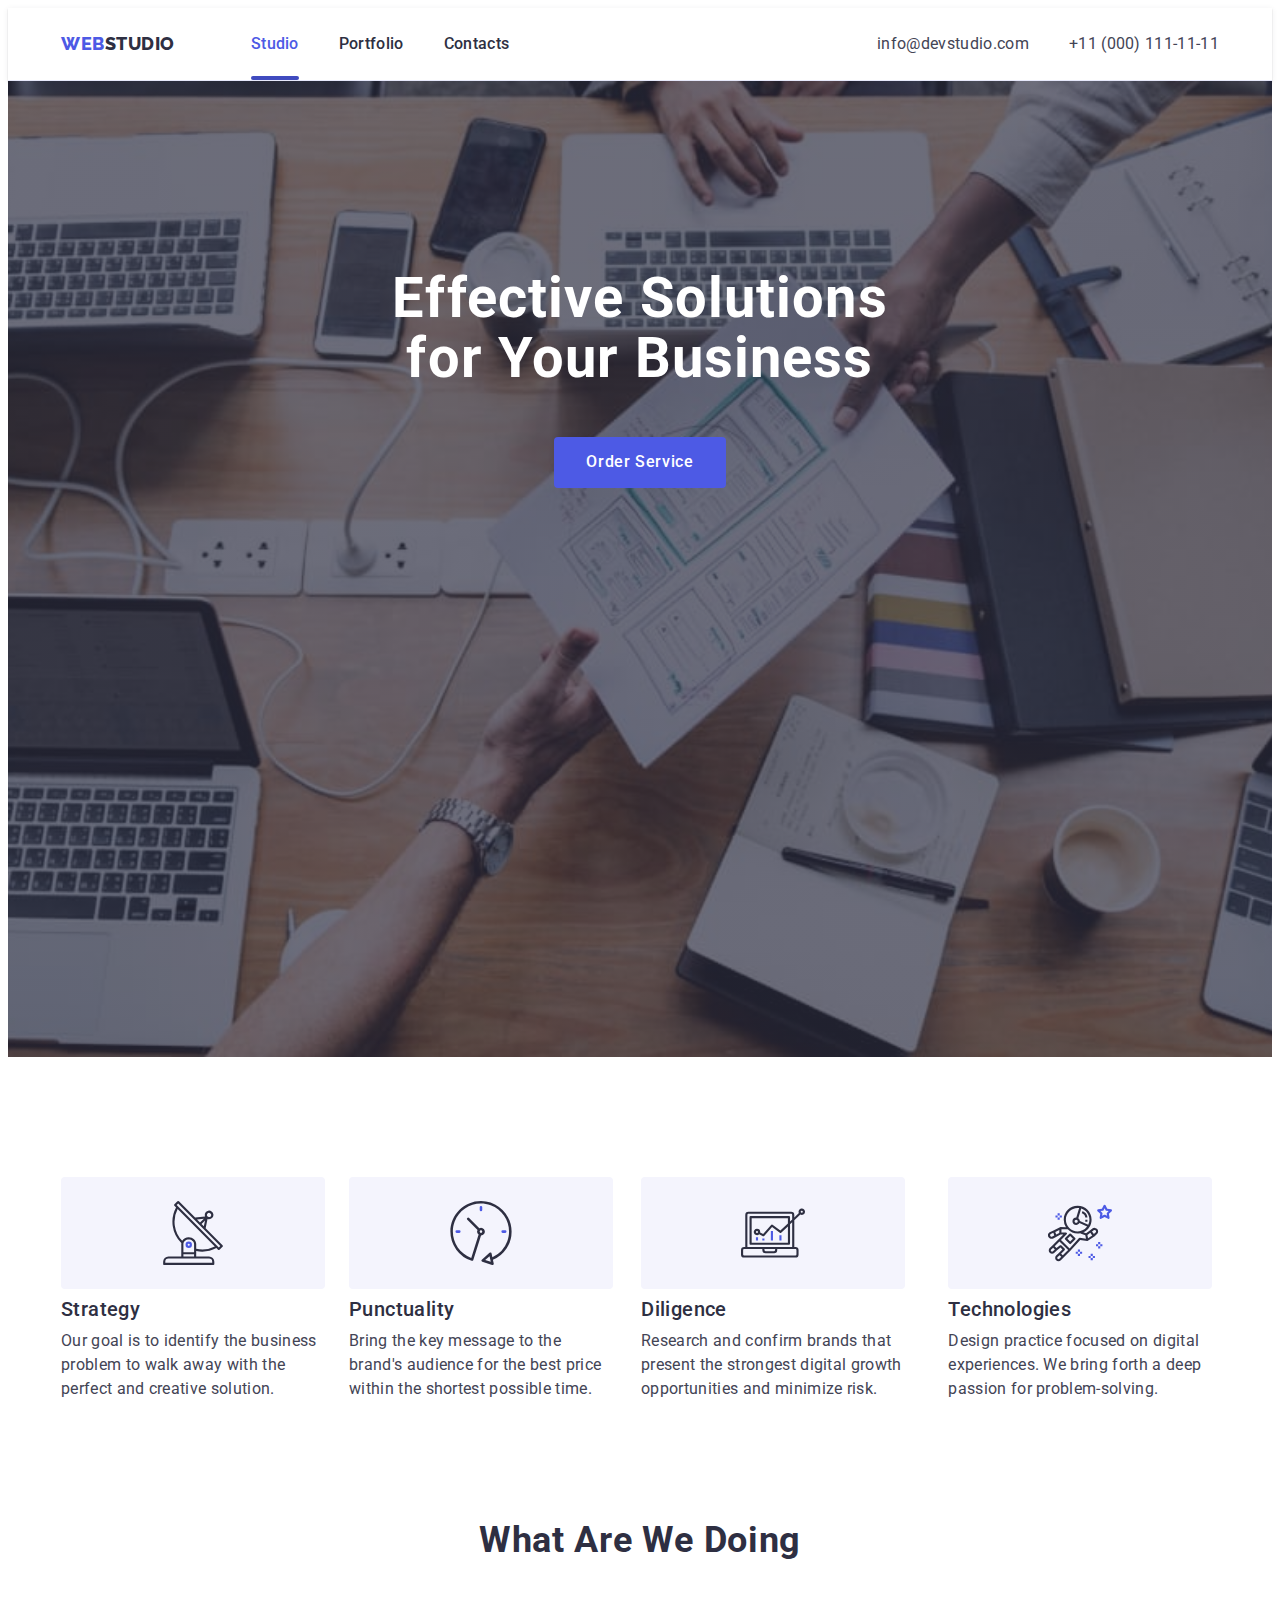
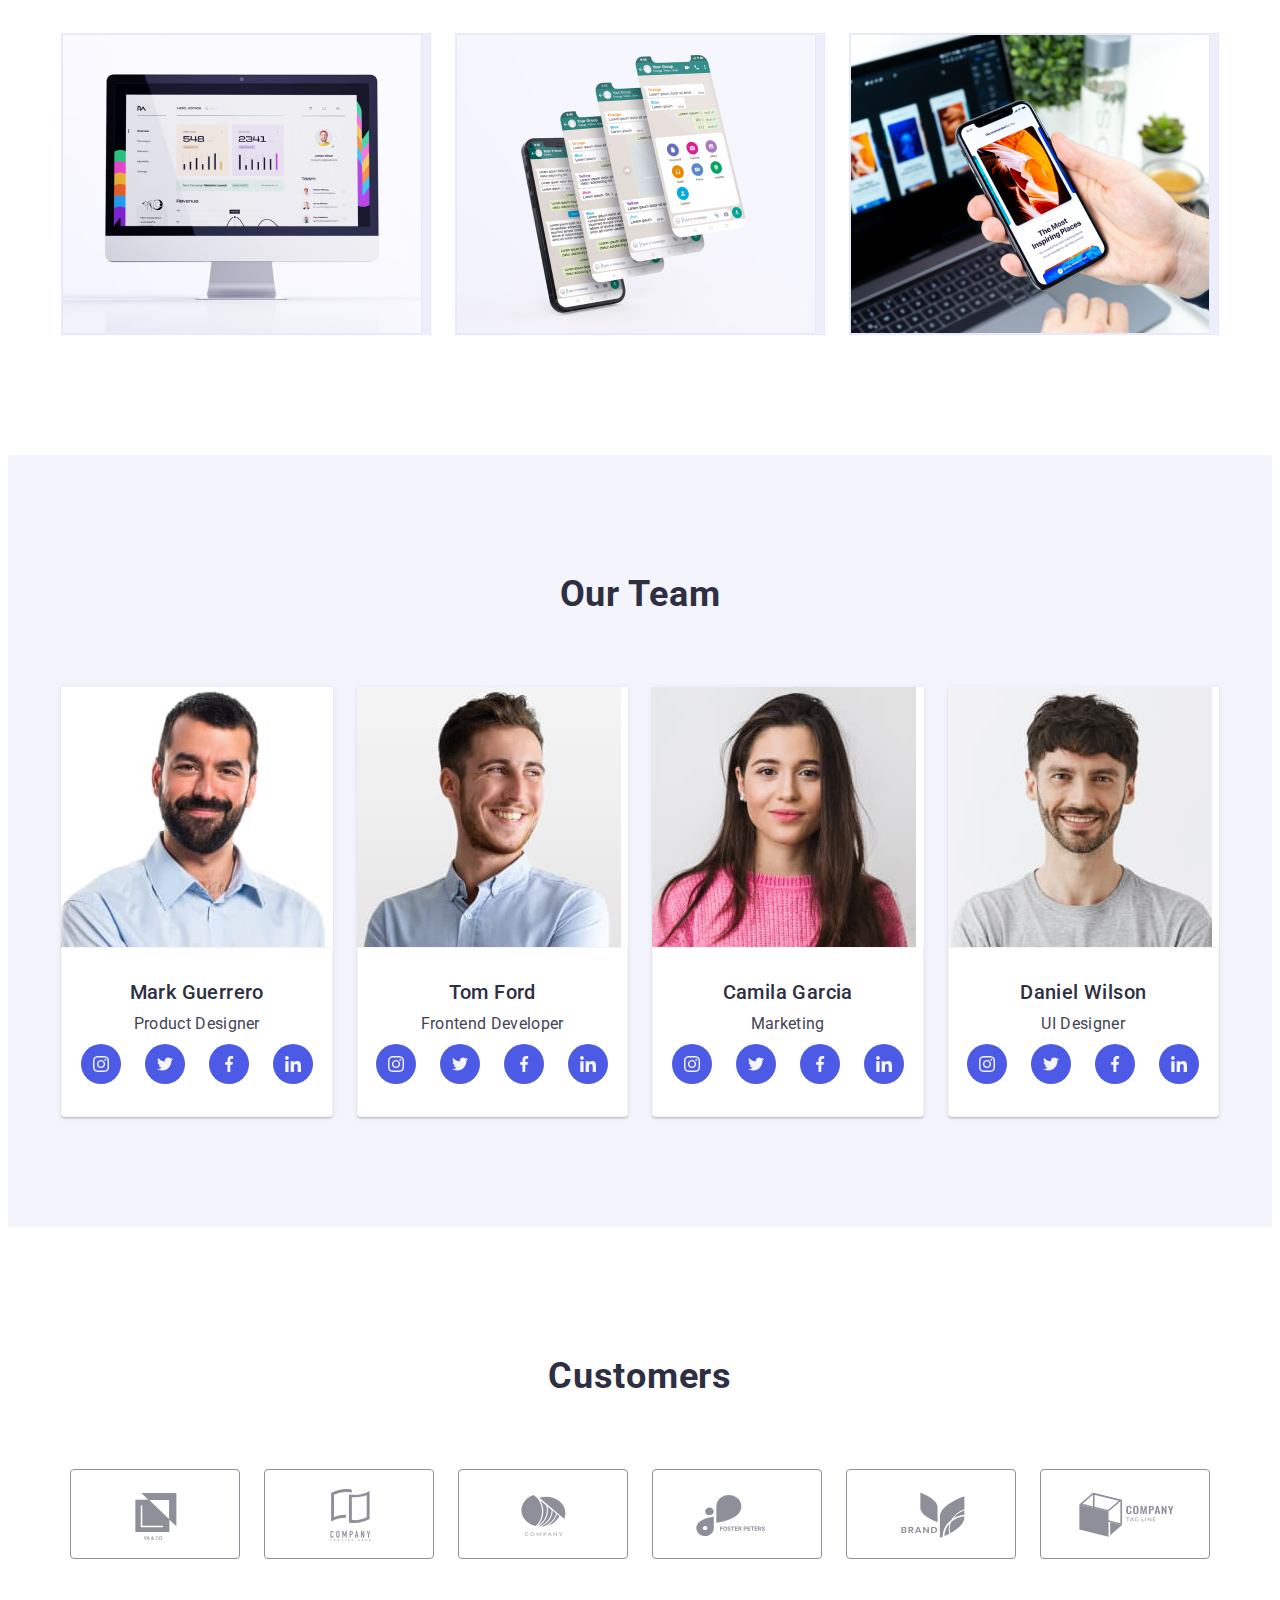
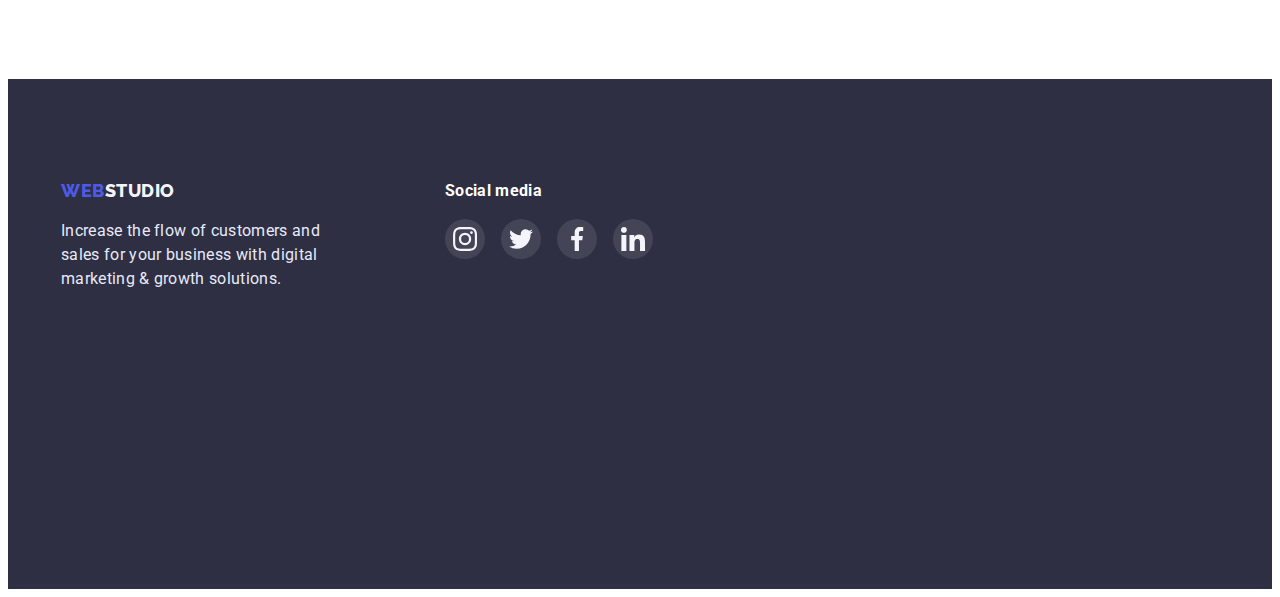
==== index.html @ 96954d51 "created" ====
<!DOCTYPE html>
<html lang="en">
<head>
    <meta charset="UTF-8">
    <meta http-equiv="X-UA-Compatible" content="IE=edge">
    <meta name="viewport" content="width=device-width, initial-scale=1.0">
    <title>Document</title>
    <link rel="preconnect" href="https://fonts.googleapis.com">
    <link rel="preconnect" href="https://fonts.gstatic.com" crossorigin>
    <link href="https://fonts.googleapis.com/css2?family=Raleway:wght@800&family=Roboto:wght@400;500;700;900&display=swap" rel="stylesheet">
    <link rel="stylesheet" href="https://cdnjs.cloudflare.com/ajax/libs/modern-normalize/1.1.0/modern-normalize.min.css" integrity="sha512-wpPYUAdjBVSE4KJnH1VR1HeZfpl1ub8YT/NKx4PuQ5NmX2tKuGu6U/JRp5y+Y8XG2tV+wKQpNHVUX03MfMFn9Q==" crossorigin="anonymous" referrerpolicy="no-referrer">
    <link rel="stylesheet" href="./css/styles.css">
</head>
<body>
    <header class="header">
        <div class="container">
            <nav class="header-navigation">
                <a href="./index.html" class="header-logo" >web<span class="header-span">studio</span></a>
                <ul class="header-list">
                    <li class="header-item list"><a class="header-link current" href="./index.html">Studio</a></li>
                    <li class="header-item list"><a class="header-link" href="./portfolio.html">Portfolio</a></li>
                    <li class="header-item list"><a class="header-link" href="">Contacts</a></li>
                </ul>
               </nav>
                <address>
                   <ul class="address-list list">
                       <li class="address-list-item">
                           <a class="address-anchor link" href="mailto:info@devstudio.com">info@devstudio.com</a>
                       </li>
                       <li class="address-list-item">
                            <a class="address-anchor link" href="tel:+110001111111">+11 (000) 111-11-11</a>
                       </li>
                   </ul>
                </address>
        </div>
     </header>
   <main>
     <section class="bussiness">
        <div class="container">
            <h1 class="bussiness-title">Effective Solutions <br> for Your Business</h1>
            <button data-modal-open class="bussiness-btn btn" type="button">Order Service</button>
        </div>
    </section>
    <section class="offers">
        <div class="container">
            <h2 class="visually-hidden">What we offer</h2>
        <ul class="offers-list">
            <li class="offers-item list">
                <div class="ofc">
                    <svg class="offers-icons">
                        <use href="./images/icons.svg#antenna"></use>
                    </svg>
                </div>
                <h3 class="offers-title title">Strategy</h3>
                <p class="offers-after-title">Our goal is to identify the business problem to walk away with the perfect and creative solution. </p>
            </li>
            <li class="offers-item list">
                <div class="ofc">
                    <svg class="offers-icons">
                        <use href="./images/icons.svg#clock"></use>
                    </svg>
                </div>
                <h3 class="offers-title title">Punctuality</h3>
                <p class="offers-after-title">Bring the key message to the brand's audience for the best price within the shortest possible time.</p>
            </li>
            <li class="offers-item list">
                <div class="ofc">
                    <svg class="offers-icons">
                        <use href="./images/icons.svg#diagram"></use>
                    </svg>
                </div>
                <h3 class="offers-title title">Diligence</h3>
                <p class="offers-after-title">Research and confirm brands that present the strongest digital growth opportunities and minimize risk.</p>
            </li>
            <li class="offers-item list">
                <div class="ofc">
                    <svg class="offers-icons">
                        <use href="./images/icons.svg#astronaut"></use>
                    </svg>
                </div>
                <h3 class="offers-title title">Technologies</h3>
                <p class="offers-after-title">Design practice focused on digital experiences. We bring forth a deep passion for problem-solving.</p>
            </li>
        </ul>
        </div>
    </section>
    <section class="job">
        <div class="container">
            <h2 class="job-title">What Are We Doing</h2>
        <ul class="job-list">
            <li class="job-item list"><img src="./images/rectangle1.jpg" alt="PC running a program" width="360" height="300"></li>
            <li class="job-item list"><img src="./images/rectangle2.jpg" alt="Phone running a program" width="360" height="300"></li>
            <li class="job-item list"><img src="./images/rectangel3.jpg" alt="Laptop and phone with a running programs" width="360" height="300"></li>
        </ul>
        </div>
    </section>
    <section class="team">
        <div class="container">
            <h2 class="team-title">Our Team</h2>
        <ul class="team-list">
            <li class="team-item list"><img src="./images/photo1.jpg" alt="Man" width="264" height="260">
           <div class="container-team">
                <h3 class="team-item-title title">Mark Guerrero</h3>
                <p class="team-after-title">Product Designer</p>
                <ul class="social-list">
                    <li class="social-item list">
                        <a href="" class="social-link">
                            <svg class="social-icons">
                                <use href="./images/icons.svg#instagram"></use>
                            </svg>
                        </a>
                    </li>
                    <li class="social-item list">
                        <a href="" class="social-link">
                            <svg class="social-icons">
                                <use href="./images/icons.svg#twitter"></use>
                            </svg>
                        </a>
                    </li>
                    <li class="social-item list">
                        <a href="" class="social-link">
                            <svg class="social-icons">
                                <use href="./images/icons.svg#facebook"></use>
                            </svg>
                        </a>
                    </li>
                    <li class="social-item list">
                        <a href="" class="social-link">
                            <svg class="social-icons">
                                <use href="./images/icons.svg#linkedin"></use>
                            </svg>
                        </a>
                    </li>
                </ul>
           </div>
            </li>
            <li class="team-item list"><img src="./images/photo2.jpg" alt="Man" width="264" height="260">
            <div class="container-team">
                <h3 class="team-item-title title">Tom Ford</h3>
                <p class="team-after-title">Frontend Developer</p>
                <ul class="social-list">
                    <li class="social-item list">
                        <a href="" class="social-link">
                            <svg class="social-icons">
                                <use href="./images/icons.svg#instagram"></use>
                            </svg>
                        </a>
                    </li>
                    <li class="social-item list">
                        <a href="" class="social-link">
                            <svg class="social-icons">
                                <use href="./images/icons.svg#twitter"></use>
                            </svg>
                        </a>
                    </li>
                    <li class="social-item list">
                        <a href="" class="social-link">
                            <svg class="social-icons">
                                <use href="./images/icons.svg#facebook"></use>
                            </svg>
                        </a>
                    </li>
                    <li class="social-item list">
                        <a href="" class="social-link">
                            <svg class="social-icons">
                                <use href="./images/icons.svg#linkedin"></use>
                            </svg>
                        </a>
                    </li>
                </ul>
            </div>
            </li>
            <li class="team-item list"><img src="./images/photo3.jpg" alt="Women" width="264" height="260">
            <div class="container-team">
                <h3 class="team-item-title title">Camila Garcia</h3>
                <p class="team-after-title">Marketing</p>
                <ul class="social-list">
                    <li class="social-item list">
                        <a href="" class="social-link">
                            <svg class="social-icons">
                                <use href="./images/icons.svg#instagram"></use>
                            </svg>
                        </a>
                    </li>
                    <li class="social-item list">
                        <a href="" class="social-link">
                            <svg class="social-icons">
                                <use href="./images/icons.svg#twitter"></use>
                            </svg>
                        </a>
                    </li>
                    <li class="social-item list">
                        <a href="" class="social-link">
                            <svg class="social-icons">
                                <use href="./images/icons.svg#facebook"></use>
                            </svg>
                        </a>
                    </li>
                    <li class="social-item list">
                        <a href="" class="social-link">
                            <svg class="social-icons">
                                <use href="./images/icons.svg#linkedin"></use>
                            </svg>
                        </a>
                    </li>
                </ul>
            </div>
            </li>
            <li class="team-item list"><img src="./images/photo4.jpg" alt="Man" width="264" height="260">
            <div class="container-team">
                <h3 class="team-item-title title">Daniel Wilson</h3>
                <p class="team-after-title">UI Designer</p>
                <ul class="social-list">
                    <li class="social-item list">
                        <a href="" class="social-link">
                            <svg class="social-icons">
                                <use href="./images/icons.svg#instagram"></use>
                            </svg>
                        </a>
                    </li>
                    <li class="social-item list">
                        <a href="" class="social-link">
                            <svg class="social-icons">
                                <use href="./images/icons.svg#twitter"></use>
                            </svg>
                        </a>
                    </li>
                    <li class="social-item list">
                        <a href="" class="social-link">
                            <svg class="social-icons">
                                <use href="./images/icons.svg#facebook"></use>
                            </svg>
                        </a>
                    </li>
                    <li class="social-item list">
                        <a href="" class="social-link">
                            <svg class="social-icons">
                                <use href="./images/icons.svg#linkedin"></use>
                            </svg>
                        </a>
                    </li>
                </ul>
            </div>
            </li>
        </ul>
        </div>
    </section>
    <section class="customers">
        <div class="container">
            <h2 class="customers-title">Customers</h2>
            <ul class="customers-list">
                <li class="customers-item list">
                    <a href="" class="customers-link">
                        <svg class="customers-icons">
                            <use href="./images/icons.svg#yaco"></use>
                        </svg>
                    </a>
                </li>
                <li class="customers-item list">
                    <a href="" class="customers-link">
                        <svg class="customers-icons">
                            <use href="./images/icons.svg#windows"></use>
                        </svg>
                    </a>
                </li>
                <li class="customers-item list">
                    <a href="" class="customers-link">
                        <svg class="customers-icons">
                            <use href="./images/icons.svg#company"></use>
                        </svg>
                    </a>
                </li>
                <li class="customers-item list">
                    <a href="" class="customers-link">
                        <svg class="customers-icons">
                            <use href="./images/icons.svg#foster"></use>
                        </svg>
                    </a>
                </li>
                <li class="customers-item list">
                    <a href="" class="customers-link">
                        <svg class="customers-icons">
                            <use href="./images/icons.svg#brand"></use>
                        </svg>
                    </a>
                </li>
                <li class="customers-item list">
                    <a href="" class="customers-link">
                        <svg class="customers-icons">
                            <use href="./images/icons.svg#tag"></use>
                        </svg>
                    </a>
                </li>
            </ul>
        </div>
    </section>
   </main>
   <footer class="footer">
    <div class="footer-container container">
        <div>
            <a href="./index.html" class="footer-logo" >web<span class="footer-span">studio</span></a>
            <p class="footer-title">Increase the flow of customers and sales for your business with digital marketing & growth solutions.</p>
        </div>
        <div>
            <h2 class="footer-after-title">Social media</h2>
            <ul class="footer-list list">
                <li class="footer-item">
                   <a href="" class="footer-link">
                        <svg class="footer-icons">
                            <use href="./images/icons.svg#instagram"></use>
                        </svg>
                   </a>
                </li>
                <li class="footer-item">
                    <a href="" class="footer-link">
                        <svg class="footer-icons">
                            <use href="./images/icons.svg#twitter"></use>
                        </svg>
                    </a>
                </li>
                <li class="footer-item">
                    <a href="" class="footer-link">
                        <svg class="footer-icons">
                            <use href="./images/icons.svg#facebook"></use>
                        </svg>
                    </a>
                </li>
                <li class="footer-item">
                    <a href="" class="footer-link">
                        <svg class="footer-icons">
                            <use href="./images/icons.svg#linkedin"></use>
                        </svg>
                    </a>
                </li>
            </ul>
        </div>
    </div>
</footer>
<div data-modal class="backdrop is-hidden">
    <div class="modal">
        <button data-modal-close class="close-btn btn">
            <svg class="close-icon">
                <use href="./images/icons.svg#close"></use>
            </svg>
        </button>
    </div>
</div>
<script src="./js/modal.js"></script>
</body>
</html>
---- css/styles.css ----
:root {
    --background-color: #2E2F42;
    --primary-text-color: #434455;
    --title-color: #2E2F42;
    --primary-white-color: #F4F4FD;
    --box-shadow-team: 0px 1px 6px rgba(46, 47, 66, 0.08), 0px 1px 1px rgba(46, 47, 66, 0.16), 0px 2px 1px rgba(46, 47, 66, 0.08);
    --box-shadow-portfolio: 0px 1px 6px rgba(46, 47, 66, 0.08);
    --timing-function: 250ms cubic-bezier(0.4, 0, 0.2, 1);
}
body{
    font-family: 'Roboto', sans-serif;
    color: var(--primary-text-color);
} 
img{
    display: block;
}
p,
h1,
h2,
h3,
h4,
h5,
h6 {
margin: 0;
}
ul {
    margin: 0;
    padding-left: 0;
}
.link{ 
    text-decoration: none;
    color: var(--primary-text-color);
}
.list {
    list-style: none;
}
.title{
    font-weight: 500;
    font-size: 20px;
    line-height: 1.2;
    letter-spacing: 0.02em;
    color: var(--title-color);
}
.btn{
font-family: inherit;
font-weight: 500;
font-size: 16px;
line-height: 1.18;
display: inline-block;
justify-content: center;
align-items: center;
letter-spacing: 0.04em;
cursor: pointer;
transition: color var(--timing-function), 
background-color var(--timing-function), 
border-color var(--timing-function), 
box-shadow var(--timing-function);
}
.container{
    width: 1158px;
    padding-left: 15px;
    padding-right: 15px;
    margin: 0 auto;
}
.visually-hidden {
    position: absolute;
    width: 1px;
    height: 1px;
    margin: -1px;
    border: 0;
    padding: 0;
    
    white-space: nowrap;
    clip-path: inset(100%);
    clip: rect(0 0 0 0);
    overflow: hidden;
  }
.header {
    padding-top: 24px;
    padding-bottom: 24px;
    background: #FFFFFF;
    border-bottom: 1px solid #E7E9FC;
    box-shadow: 0px 2px 1px rgba(46, 47, 66, 0.08),
    0px 1px 1px rgba(46, 47, 66, 0.16),
    0px 1px 6px rgba(46, 47, 66, 0.08);
    margin: auto;
}



/* --------Site nav-------- */


.header > .container{
    display: flex;
    align-self: center;
}
.header-navigation {
    display: flex;
    align-items: center;
    margin-right: auto;
}
.header-logo {
font-family: 'Raleway', sans-serif;
font-weight: 800;
font-size: 18px;
line-height: 1.33;
display: flex;
align-items: center;
letter-spacing: 0.03em;
text-transform: uppercase;
color: #4D5AE5;
text-decoration: none;
margin-right: 76px;
}
.header-span {
color: var(--title-color);
}
.header-list {
    display: flex;
}
.header-item:not(:last-child){
    margin-right: 40px

}
.header-link {
    position: relative;
    padding: 27px 0;
    font-weight: 500;
    font-size: 16px;
    line-height: 1.5;
    letter-spacing: 0.02em;
    color: #2E2F42;
    text-decoration: none;
    transition: color var(--timing-function);
}
.header-link.current{
    color: #4D5AE5;
}
.header-link:hover,
.header-link:focus {
color: #4D5AE5;
}

.header-link.current::after{
    content: '';
    position: absolute;
    left: 0;
    bottom: 0;
    width: 100%;
    height: 4px;
    background-color: #404BBF;
    border-radius: 2px;
    transform: scalex(1);
    transition: transform var(--timing-function);
}
.header-link::after{
    content: '';
    position: absolute;
    left: 0;
    bottom: 0;
    width: 100%;
    height: 4px;
    background-color: #404BBF;
    border-radius: 2px;
    transform: scalex(0);
    transition: transform var(--timing-function);
}
.header-link:hover::after,
.header-link:focus::after{
    transform: scaleX(1)
}

/* --------Contacts-------- */


.contacts {
    width: 14px;
    height: 14px;
}
.address-list {
display: flex;
}
.address-anchor {
font-style: normal;
font-size: 16px;
line-height: 1.5;
letter-spacing: 0.02em;
color: var(--primary-text-color);
transition: color var(--timing-function);
}
.address-list-item:not(:last-child){
    margin-right: 40px;
}
.address-anchor:hover,
.address-anchor:focus {
color: #4D5AE5;
}



/* --------Effective solutions-------- */


.bussiness {
    height: 600px;
    max-width: 1440px;
    margin: auto;
    padding-top: 188px;
    padding-bottom: 188px;
    background-color: var(--background-color);
    background-image: linear-gradient(
        rgba(46, 47, 66, 0.7),
        rgba(46, 47, 66, 0.7)
        ),  
        url(../images/people-office.jpg);
    background-repeat: no-repeat;
    background-position: center;
    background-size: cover;
}
.bussiness-title {
font-size: 56px;
line-height: 1.07;
text-align: center;
letter-spacing: 0.02em;
color: #FFFFFF;
margin-bottom: 48px;
}
.bussiness-btn {
padding: 16px 32px;
border: 0;
border-radius: 4px;
color: #FFFFFF;
background-color: #4D5AE5;
display: block;
margin: 0 auto;
}
.bussiness-btn:hover,
.bussiness-btn:focus {
    color: #FFFFFF;
    background-color: #404BBF;
    box-shadow: 0px 3px 1px rgba(0, 0, 0, 0.1), 
    0px 2px 1px rgba(0, 0, 0, 0.08), 
    0px 2px 2px rgba(0, 0, 0, 0.12);
}


/* --------What we offer-------- */


.offers {
    padding-top: 120px;
}
.offers-list {
    display: flex;
    gap: 24px;
}
.offers-item {
    min-width: 264px;
}
.ofc{
    width: 264px;
    height: 112px;
    background: #F4F4FD;
    border-radius: 4px;
    background-size: 64px;
    display: flex;
    justify-content: center;
    align-items: center;
}
.offers-icons{
    width: 64px;
    height: 64px;
}
.offers-title {
    margin-top: 8px;
    margin-bottom: 8px;
}
.offers-after-title {
font-size: 16px;
line-height: 1.5;
letter-spacing: 0.02em;
color: var(--primary-text-color);
}


/* --------What are we doing-------- */


.job {
    padding-top: 120px;
    padding-bottom: 120px;
}
.job-title {
font-size: 36px;
line-height: 1.11;
text-align: center;
letter-spacing: 0.02em;
text-transform: capitalize;
color: var(--title-color);
margin-bottom: 72px;
}
.job-list {
    display: flex;
    gap: 24px;
}
.job-item {
    width: calc((100% - 48px) / 3);
    background: linear-gradient(0deg, rgba(77, 90, 229, 0.1),
     rgba(77, 90, 229, 0.1));
    background-blend-mode: soft-light, normal;
    border: 1px solid #E7E9FC;
}


/* --------Our team-------- */


.team {
    padding-top: 120px;
    padding-bottom: 110px;
    background: #F4F4FD;
    margin: auto;
}
.team-title {
font-size: 36px;
line-height: 1.11;
text-align: center;
letter-spacing: 0.02em;
text-transform: capitalize;
color: var(--title-color);
margin-bottom: 72px;
}
.team-list {
    display: flex;
    flex-wrap: wrap;
    gap: 24px;
}
.container-team{
    padding: 32px 0;
    border:0.5px solid #f4f4f4;
    border-radius: 0px 0px 4px 4px;
}
.team-item {
    width: calc((100% - 72px) / 4);
    background: #FFFFFF;
    text-align: center;
    box-shadow: var(--box-shadow-team);
    border-radius: 0px 0px 4px 4px;
}
.team-item-title {
margin-bottom: 8px;
}
.team-after-title {
font-size: 16px;
line-height: 1.5;
letter-spacing: 0.02em;
color: var(--primary-text-color);
margin-bottom: 8px;
}
.social-list {
display: flex;
flex-wrap: wrap;
gap: 24px;
justify-content: center;    
}
.social-item{
}
.social-link {
    display: flex;
    width: 40px;
    height: 40px;
    border: none;
    border-radius: 50%;
    background-color: #4d5ae5;
    transition: background-color var(--timing-function);
}
.social-link:hover,
.social-link:focus{
    background-color: #404BBF;
}
.social-icons {
    width: 16px;
    height: 16px;
    margin: 12px 12px;
    fill:  var(--primary-white-color);
}


/* --------Customers--------- */


.customers {
    padding-top: 130px;
    padding-bottom: 120px;
}
.customers-title {
    font-size: 36px;
    line-height: 1.11;
    text-align: center;
    letter-spacing: 0.02em;
    text-transform: capitalize;
    color: var(--title-color);
    margin-bottom: 72px;
}
.customers-list {
    display: flex;
    flex-wrap: wrap;
    gap: 24px;
    justify-content: center;
}
.customers-item {
}
.customers-link{
    display: flex;
    width: 168px;
    height: 88px;
    border: 1px solid #8E8F99;
    border-radius: 4px;
    justify-content: center;
    align-items: center;
}
.customers-icons {
    width: 104px;
    height: 56px;
    fill:  #8E8F99;
    transition: fill var(--timing-function);
}
.customers-link:hover,
.customers-link:focus{
    border-color: #404BBF;
}
.customers-link:hover .customers-icons,
.customers-link:focus .customers-icons{
    fill: #404BBF;
}



/* --------PORTFOLIO-------- */


.portfolio {
    padding-top: 96px;
    padding-bottom: 120px;
}
.portfolio-list-btn {
    margin-bottom: 72px;
    display: flex;
    flex-wrap: wrap;
    gap: 24px;
    justify-content: center;
}
.portfolio-item-btn{
}
.portfolio-btn {
    padding: 12px 24px;
    color: #4D5AE5;
    background-color: #F4F4FD;
    border: 1px solid #E7E9FC;
    border-radius: 4px;
}
.portfolio-btn:hover,
.portfolio-btn:focus {
    color: #FFFFFF;
    background-color: #404BBF;
    box-shadow: 0px 3px 1px rgba(0, 0, 0, 0.1), 
    0px 2px 1px rgba(0, 0, 0, 0.08), 
    0px 2px 2px rgba(0, 0, 0, 0.12);
    border: 1px solid #404bbf;
}
.portfolio-list {
    display: flex;
    flex-wrap: wrap;
    column-gap: 24px;
    row-gap: 48px;
    align-items: flex-start;
}
.portfolio-item {
    width: calc((100% - 48px) / 3);
    background: #FFFFFF;
}
.portfolio-overlay{
    top: 0;
    left: 0;
    width: 100%;
    height: 100%;
    position: absolute;
    background-color: #4d5ae5;
    transform: translatey(100%);
    transition: transform var(--timing-function);
}
.portfolio-link:hover .portfolio-overlay{
    transform: translate(0);
}
.portfolio-link:focus .portfolio-overlay{
    transform: translatey(0);
}
.portfolio-link{
    display: block;
    transition: box-shadow var(--timing-function);
}
.container-portfolio {
    padding: 32px 0 32px 16px;
    border-left: 0.5px solid #f4f4f4;
    border-right:  0.5px solid #f4f4f4;
    border-bottom:  0.5px solid #f4f4f4;
    box-shadow: var(--box-shadow-portfolio);
}
.container-rofl{
}
.portfolio-link:hover,
.portfolio-link:focus{
    box-shadow: 0px 1px 6px rgba(46, 47, 66, 0.08), 
    0px 1px 1px rgba(46, 47, 66, 0.16), 
    0px 2px 1px rgba(46, 47, 66, 0.08);
}
.portfolio-img{
    position: relative;
    overflow: hidden;
}
.portfolio-text{
    position: absolute;
    top: 40px;
    left: 32px;
    font-style: normal;
    max-width: 296px;
    font-weight: 400;
    font-size: 16px;
    line-height: 1.5;
    letter-spacing: 0.02em;
    color: #F4F4FD;
}
.portfolio-title {
    margin-bottom: 8px;
}
.portfolio-after-title {
}


/* --------footer-------- */


.footer {
    background-color: var(--background-color);
    padding-top: 100px;
    padding-bottom: 100px;
    height: 310px;
    margin: auto;
    background-repeat: no-repeat;
    background-position: center;
    background-size: cover;
}
.footer-container{
    display: flex;
    gap: 120px;
}
.footer-logo {
font-family: 'Raleway', sans-serif;
font-weight: 800;
font-size: 18px;
line-height: 1.33;
display: flex;
align-items: center;
letter-spacing: 0.03em;
text-transform: uppercase;
color: #4D5AE5;
text-decoration: none;
margin-bottom: 16px;
}
.footer-span{
color: #F4F4FD; 
}
.footer-title {
max-width: 264px;
font-size: 16px;
line-height: 1.5;
letter-spacing: 0.02em;
color: #E7E9FC;
}
.footer-after-title{
font-size: 16px;
line-height: 1.5;
letter-spacing: 0.02em;
color: #FFFFFF;
margin-bottom: 16px;
}
.footer-list {
    display: flex;
    flex-wrap: wrap;
    gap: 16px;
    justify-content: center;
}
.footer-item {
}
.footer-link{
    display: flex;
    width: 40px;
    height: 40px;
    background: rgba(255, 255, 255, 0.1);
    border-radius: 50%;
    transition: background-color var(--timing-function);
}
.footer-link:hover,
.footer-link:focus{
    background-color: #31D0AA;
}
.footer-icons {
    width: 24px;
    height: 24px;
    margin: 8px;
    fill: var(--primary-white-color);
}


/* -------------Modal window------------- */


.backdrop{
    position: fixed;
    top: 0;
    left: 0;
    width: 100%;
    height: 100%;
    background: rgba(46, 47, 66, 0.4);
    transition: opacity var(--timing-function),
    visibility var(--timing-function); 
}
.backdrop.is-hidden{
    opacity: 0;
    pointer-events: none;
}
.modal{
    position: absolute;
    top: 50%;
    left: 50%;
    transform: translate(-50%, -50%) scale(1);
    transition: transform var(--timing-function);

    min-width: 408px;
    min-height: 576px;
    background: #FCFCFC;
    box-shadow: 0px 1px 1px rgba(0, 0, 0, 0.14), 0px 1px 3px rgba(0, 0, 0, 0.12), 0px 2px 1px rgba(0, 0, 0, 0.2);
    border-radius: 4px;
}
.backdrop.is-hidden .modal{
    transform: translate(-50%, -50%) scale(0.9); 
}
.close-btn{
    position: absolute;
    top: 24px;
    right: 24px;
    display: flex;
    width: 24px;
    height: 24px;
    border-radius: 50%;
    background: #E7E9FC;
    border: 1px solid rgba(0, 0, 0, 0.1);
}
.close-btn:hover,
.close-btn:focus{
    background-color: #404bbf;
}
.close-btn:hover,
.close-btn:focus .close-icon{
    fill: var(--primary-white-color);
}
.close-icon{
    width: 8px;
    height: 8px;
}
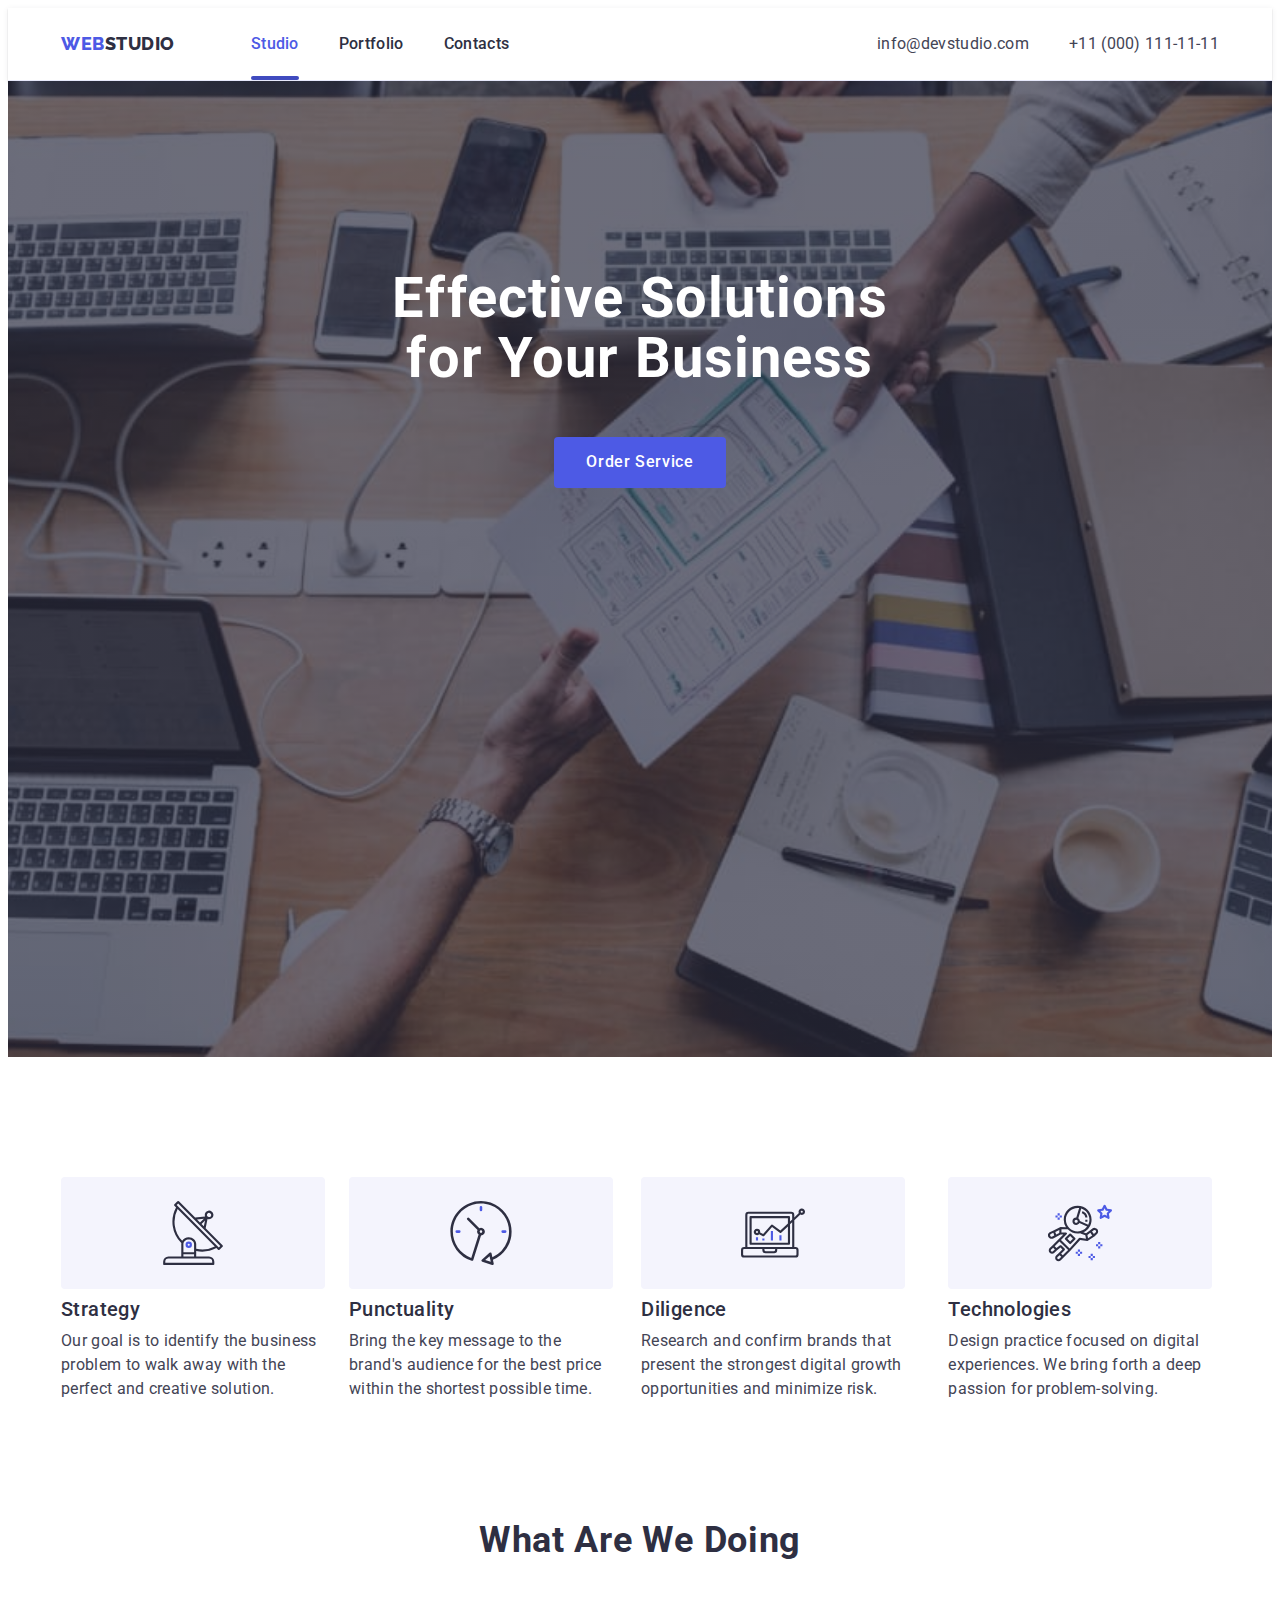
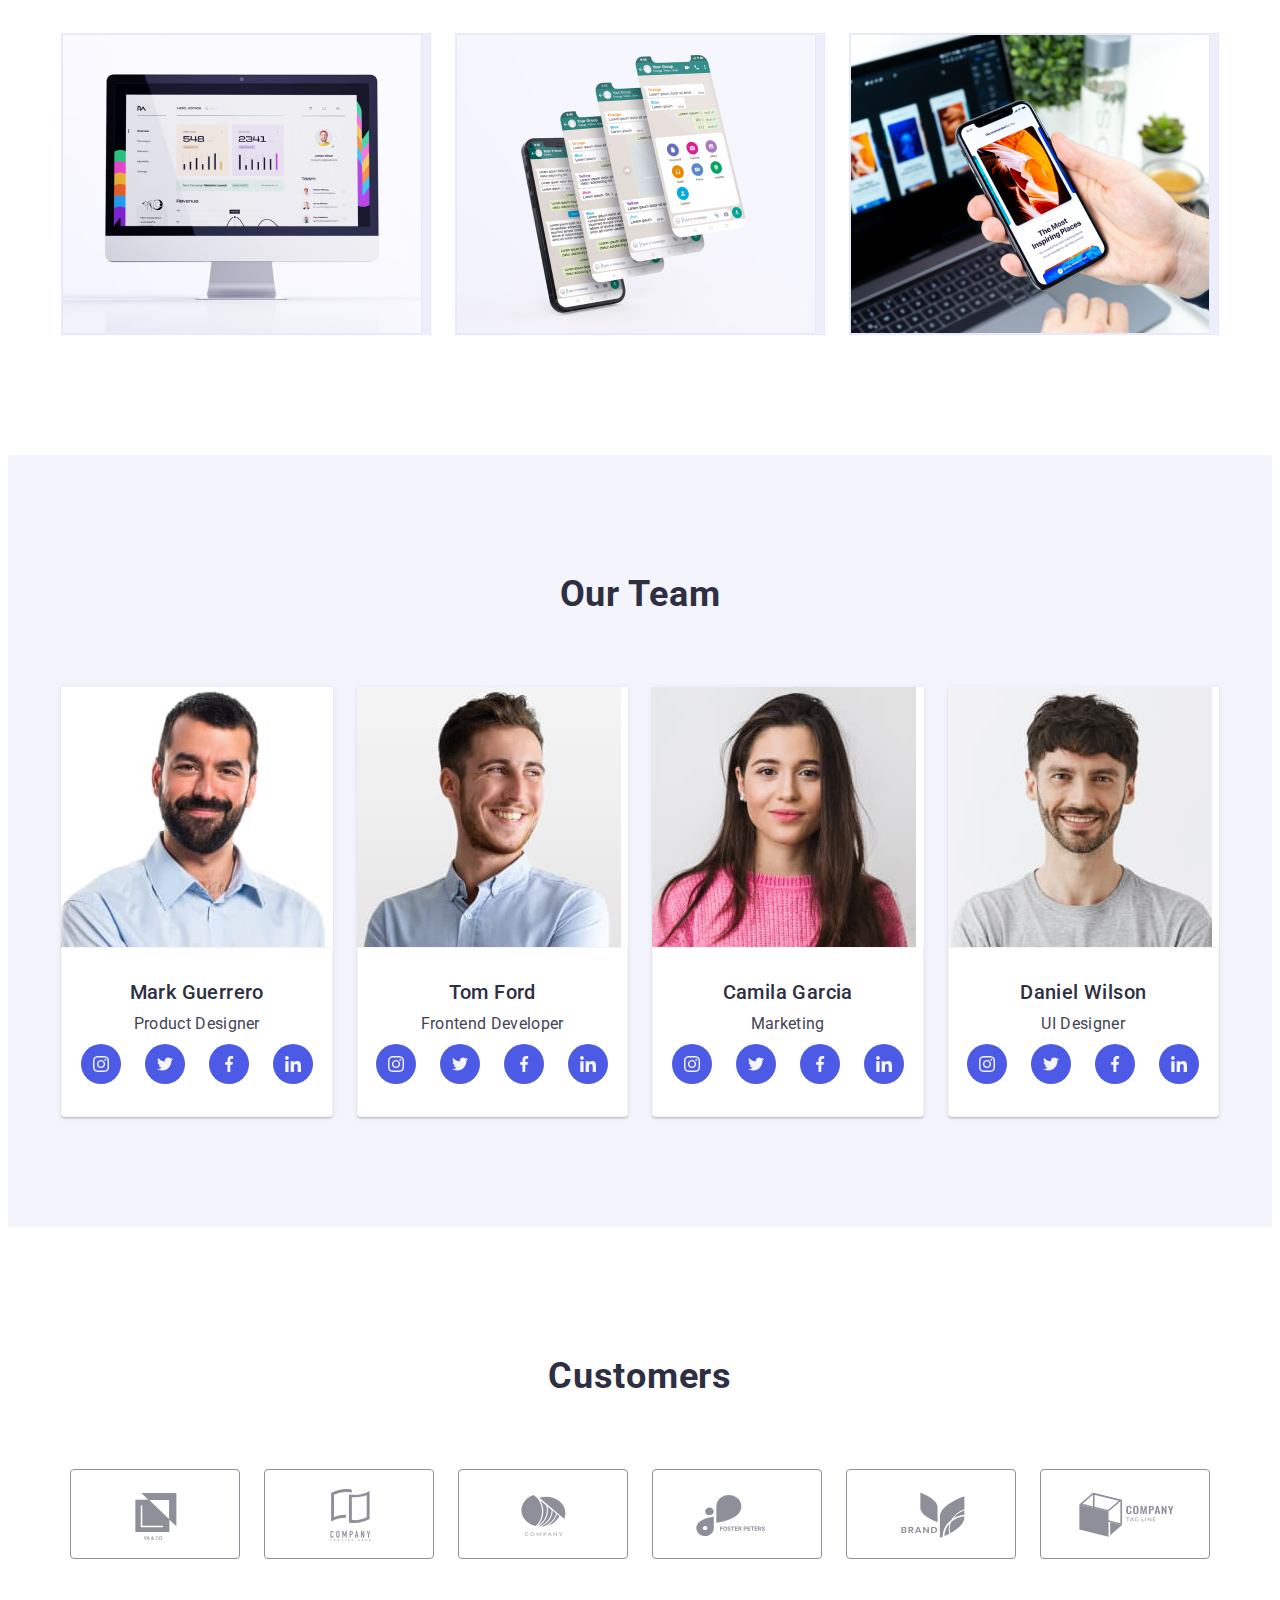
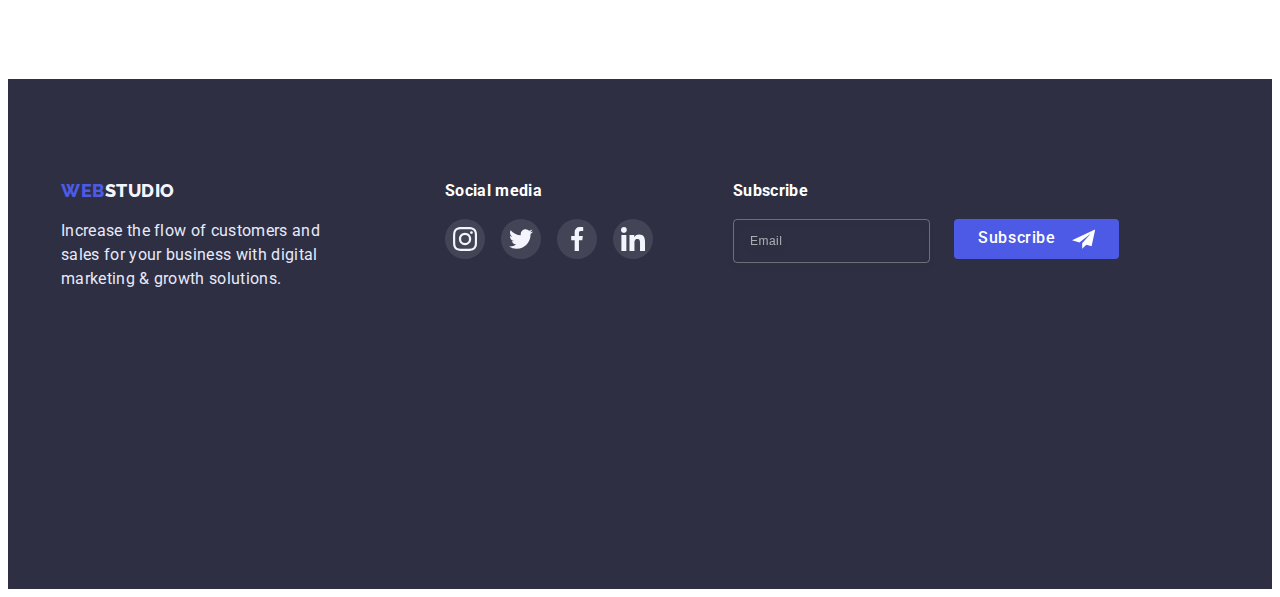
==== commit 3f7b09ad: "discovered prettier" ====
--- a/index.html
+++ b/index.html
@@ -1,350 +1,512 @@
 <!DOCTYPE html>
 <html lang="en">
-<head>
-    <meta charset="UTF-8">
-    <meta http-equiv="X-UA-Compatible" content="IE=edge">
-    <meta name="viewport" content="width=device-width, initial-scale=1.0">
+  <head>
+    <meta charset="UTF-8" />
+    <meta http-equiv="X-UA-Compatible" content="IE=edge" />
+    <meta name="viewport" content="width=device-width, initial-scale=1.0" />
     <title>Document</title>
-    <link rel="preconnect" href="https://fonts.googleapis.com">
-    <link rel="preconnect" href="https://fonts.gstatic.com" crossorigin>
-    <link href="https://fonts.googleapis.com/css2?family=Raleway:wght@800&family=Roboto:wght@400;500;700;900&display=swap" rel="stylesheet">
-    <link rel="stylesheet" href="https://cdnjs.cloudflare.com/ajax/libs/modern-normalize/1.1.0/modern-normalize.min.css" integrity="sha512-wpPYUAdjBVSE4KJnH1VR1HeZfpl1ub8YT/NKx4PuQ5NmX2tKuGu6U/JRp5y+Y8XG2tV+wKQpNHVUX03MfMFn9Q==" crossorigin="anonymous" referrerpolicy="no-referrer">
-    <link rel="stylesheet" href="./css/styles.css">
-</head>
-<body>
+    <link rel="preconnect" href="https://fonts.googleapis.com" />
+    <link rel="preconnect" href="https://fonts.gstatic.com" crossorigin />
+    <link
+      href="https://fonts.googleapis.com/css2?family=Raleway:wght@800&family=Roboto:wght@400;500;700;900&display=swap"
+      rel="stylesheet"
+    />
+    <link
+      rel="stylesheet"
+      href="https://cdnjs.cloudflare.com/ajax/libs/modern-normalize/1.1.0/modern-normalize.min.css"
+      integrity="sha512-wpPYUAdjBVSE4KJnH1VR1HeZfpl1ub8YT/NKx4PuQ5NmX2tKuGu6U/JRp5y+Y8XG2tV+wKQpNHVUX03MfMFn9Q=="
+      crossorigin="anonymous"
+      referrerpolicy="no-referrer"
+    />
+    <link rel="stylesheet" href="./css/styles.css" />
+  </head>
+  <body>
     <header class="header">
+      <div class="container">
+        <nav class="header-navigation">
+          <a href="./index.html" class="header-logo"
+            >web<span class="header-span">studio</span></a
+          >
+          <ul class="header-list">
+            <li class="header-item list">
+              <a class="header-link current" href="./index.html">Studio</a>
+            </li>
+            <li class="header-item list">
+              <a class="header-link" href="./portfolio.html">Portfolio</a>
+            </li>
+            <li class="header-item list">
+              <a class="header-link" href="">Contacts</a>
+            </li>
+          </ul>
+        </nav>
+        <address>
+          <ul class="address-list list">
+            <li class="address-list-item">
+              <a class="address-anchor link" href="mailto:info@devstudio.com"
+                >info@devstudio.com</a
+              >
+            </li>
+            <li class="address-list-item">
+              <a class="address-anchor link" href="tel:+110001111111"
+                >+11 (000) 111-11-11</a
+              >
+            </li>
+          </ul>
+        </address>
+      </div>
+    </header>
+    <main>
+      <section class="bussiness">
         <div class="container">
-            <nav class="header-navigation">
-                <a href="./index.html" class="header-logo" >web<span class="header-span">studio</span></a>
-                <ul class="header-list">
-                    <li class="header-item list"><a class="header-link current" href="./index.html">Studio</a></li>
-                    <li class="header-item list"><a class="header-link" href="./portfolio.html">Portfolio</a></li>
-                    <li class="header-item list"><a class="header-link" href="">Contacts</a></li>
-                </ul>
-               </nav>
-                <address>
-                   <ul class="address-list list">
-                       <li class="address-list-item">
-                           <a class="address-anchor link" href="mailto:info@devstudio.com">info@devstudio.com</a>
-                       </li>
-                       <li class="address-list-item">
-                            <a class="address-anchor link" href="tel:+110001111111">+11 (000) 111-11-11</a>
-                       </li>
-                   </ul>
-                </address>
-        </div>
-     </header>
-   <main>
-     <section class="bussiness">
+          <h1 class="bussiness-title">
+            Effective Solutions <br />
+            for Your Business
+          </h1>
+          <button data-modal-open class="bussiness-btn btn" type="button">
+            Order Service
+          </button>
+        </div>
+      </section>
+      <section class="offers">
         <div class="container">
-            <h1 class="bussiness-title">Effective Solutions <br> for Your Business</h1>
-            <button data-modal-open class="bussiness-btn btn" type="button">Order Service</button>
-        </div>
-    </section>
-    <section class="offers">
+          <h2 class="visually-hidden">What we offer</h2>
+          <ul class="offers-list">
+            <li class="offers-item list">
+              <div class="ofc">
+                <svg class="offers-icon">
+                  <use href="./images/icons.svg#antenna"></use>
+                </svg>
+              </div>
+              <h3 class="offers-title title">Strategy</h3>
+              <p class="offers-after-title">
+                Our goal is to identify the business problem to walk away with
+                the perfect and creative solution.
+              </p>
+            </li>
+            <li class="offers-item list">
+              <div class="ofc">
+                <svg class="offers-icon">
+                  <use href="./images/icons.svg#clock"></use>
+                </svg>
+              </div>
+              <h3 class="offers-title title">Punctuality</h3>
+              <p class="offers-after-title">
+                Bring the key message to the brand's audience for the best price
+                within the shortest possible time.
+              </p>
+            </li>
+            <li class="offers-item list">
+              <div class="ofc">
+                <svg class="offers-icon">
+                  <use href="./images/icons.svg#diagram"></use>
+                </svg>
+              </div>
+              <h3 class="offers-title title">Diligence</h3>
+              <p class="offers-after-title">
+                Research and confirm brands that present the strongest digital
+                growth opportunities and minimize risk.
+              </p>
+            </li>
+            <li class="offers-item list">
+              <div class="ofc">
+                <svg class="offers-icon">
+                  <use href="./images/icons.svg#astronaut"></use>
+                </svg>
+              </div>
+              <h3 class="offers-title title">Technologies</h3>
+              <p class="offers-after-title">
+                Design practice focused on digital experiences. We bring forth a
+                deep passion for problem-solving.
+              </p>
+            </li>
+          </ul>
+        </div>
+      </section>
+      <section class="job">
         <div class="container">
-            <h2 class="visually-hidden">What we offer</h2>
-        <ul class="offers-list">
-            <li class="offers-item list">
-                <div class="ofc">
-                    <svg class="offers-icons">
-                        <use href="./images/icons.svg#antenna"></use>
-                    </svg>
-                </div>
-                <h3 class="offers-title title">Strategy</h3>
-                <p class="offers-after-title">Our goal is to identify the business problem to walk away with the perfect and creative solution. </p>
-            </li>
-            <li class="offers-item list">
-                <div class="ofc">
-                    <svg class="offers-icons">
-                        <use href="./images/icons.svg#clock"></use>
-                    </svg>
-                </div>
-                <h3 class="offers-title title">Punctuality</h3>
-                <p class="offers-after-title">Bring the key message to the brand's audience for the best price within the shortest possible time.</p>
-            </li>
-            <li class="offers-item list">
-                <div class="ofc">
-                    <svg class="offers-icons">
-                        <use href="./images/icons.svg#diagram"></use>
-                    </svg>
-                </div>
-                <h3 class="offers-title title">Diligence</h3>
-                <p class="offers-after-title">Research and confirm brands that present the strongest digital growth opportunities and minimize risk.</p>
-            </li>
-            <li class="offers-item list">
-                <div class="ofc">
-                    <svg class="offers-icons">
-                        <use href="./images/icons.svg#astronaut"></use>
-                    </svg>
-                </div>
-                <h3 class="offers-title title">Technologies</h3>
-                <p class="offers-after-title">Design practice focused on digital experiences. We bring forth a deep passion for problem-solving.</p>
-            </li>
-        </ul>
-        </div>
-    </section>
-    <section class="job">
+          <h2 class="job-title">What Are We Doing</h2>
+          <ul class="job-list">
+            <li class="job-item list">
+              <img
+                src="./images/rectangle1.jpg"
+                alt="PC running a program"
+                width="360"
+                height="300"
+              />
+            </li>
+            <li class="job-item list">
+              <img
+                src="./images/rectangle2.jpg"
+                alt="Phone running a program"
+                width="360"
+                height="300"
+              />
+            </li>
+            <li class="job-item list">
+              <img
+                src="./images/rectangel3.jpg"
+                alt="Laptop and phone with a running programs"
+                width="360"
+                height="300"
+              />
+            </li>
+          </ul>
+        </div>
+      </section>
+      <section class="team">
         <div class="container">
-            <h2 class="job-title">What Are We Doing</h2>
-        <ul class="job-list">
-            <li class="job-item list"><img src="./images/rectangle1.jpg" alt="PC running a program" width="360" height="300"></li>
-            <li class="job-item list"><img src="./images/rectangle2.jpg" alt="Phone running a program" width="360" height="300"></li>
-            <li class="job-item list"><img src="./images/rectangel3.jpg" alt="Laptop and phone with a running programs" width="360" height="300"></li>
-        </ul>
-        </div>
-    </section>
-    <section class="team">
-        <div class="container">
-            <h2 class="team-title">Our Team</h2>
-        <ul class="team-list">
-            <li class="team-item list"><img src="./images/photo1.jpg" alt="Man" width="264" height="260">
-           <div class="container-team">
+          <h2 class="team-title">Our Team</h2>
+          <ul class="team-list">
+            <li class="team-item list">
+              <img
+                src="./images/photo1.jpg"
+                alt="Man"
+                width="264"
+                height="260"
+              />
+              <div class="container-team">
                 <h3 class="team-item-title title">Mark Guerrero</h3>
                 <p class="team-after-title">Product Designer</p>
                 <ul class="social-list">
-                    <li class="social-item list">
-                        <a href="" class="social-link">
-                            <svg class="social-icons">
-                                <use href="./images/icons.svg#instagram"></use>
-                            </svg>
-                        </a>
-                    </li>
-                    <li class="social-item list">
-                        <a href="" class="social-link">
-                            <svg class="social-icons">
-                                <use href="./images/icons.svg#twitter"></use>
-                            </svg>
-                        </a>
-                    </li>
-                    <li class="social-item list">
-                        <a href="" class="social-link">
-                            <svg class="social-icons">
-                                <use href="./images/icons.svg#facebook"></use>
-                            </svg>
-                        </a>
-                    </li>
-                    <li class="social-item list">
-                        <a href="" class="social-link">
-                            <svg class="social-icons">
-                                <use href="./images/icons.svg#linkedin"></use>
-                            </svg>
-                        </a>
-                    </li>
+                  <li class="social-item list">
+                    <a href="" class="social-link">
+                      <svg class="social-icon">
+                        <use href="./images/icons.svg#instagram"></use>
+                      </svg>
+                    </a>
+                  </li>
+                  <li class="social-item list">
+                    <a href="" class="social-link">
+                      <svg class="social-icon">
+                        <use href="./images/icons.svg#twitter"></use>
+                      </svg>
+                    </a>
+                  </li>
+                  <li class="social-item list">
+                    <a href="" class="social-link">
+                      <svg class="social-icon">
+                        <use href="./images/icons.svg#facebook"></use>
+                      </svg>
+                    </a>
+                  </li>
+                  <li class="social-item list">
+                    <a href="" class="social-link">
+                      <svg class="social-icon">
+                        <use href="./images/icons.svg#linkedin"></use>
+                      </svg>
+                    </a>
+                  </li>
                 </ul>
-           </div>
-            </li>
-            <li class="team-item list"><img src="./images/photo2.jpg" alt="Man" width="264" height="260">
-            <div class="container-team">
+              </div>
+            </li>
+            <li class="team-item list">
+              <img
+                src="./images/photo2.jpg"
+                alt="Man"
+                width="264"
+                height="260"
+              />
+              <div class="container-team">
                 <h3 class="team-item-title title">Tom Ford</h3>
                 <p class="team-after-title">Frontend Developer</p>
                 <ul class="social-list">
-                    <li class="social-item list">
-                        <a href="" class="social-link">
-                            <svg class="social-icons">
-                                <use href="./images/icons.svg#instagram"></use>
-                            </svg>
-                        </a>
-                    </li>
-                    <li class="social-item list">
-                        <a href="" class="social-link">
-                            <svg class="social-icons">
-                                <use href="./images/icons.svg#twitter"></use>
-                            </svg>
-                        </a>
-                    </li>
-                    <li class="social-item list">
-                        <a href="" class="social-link">
-                            <svg class="social-icons">
-                                <use href="./images/icons.svg#facebook"></use>
-                            </svg>
-                        </a>
-                    </li>
-                    <li class="social-item list">
-                        <a href="" class="social-link">
-                            <svg class="social-icons">
-                                <use href="./images/icons.svg#linkedin"></use>
-                            </svg>
-                        </a>
-                    </li>
+                  <li class="social-item list">
+                    <a href="" class="social-link">
+                      <svg class="social-icon">
+                        <use href="./images/icons.svg#instagram"></use>
+                      </svg>
+                    </a>
+                  </li>
+                  <li class="social-item list">
+                    <a href="" class="social-link">
+                      <svg class="social-icon">
+                        <use href="./images/icons.svg#twitter"></use>
+                      </svg>
+                    </a>
+                  </li>
+                  <li class="social-item list">
+                    <a href="" class="social-link">
+                      <svg class="social-icon">
+                        <use href="./images/icons.svg#facebook"></use>
+                      </svg>
+                    </a>
+                  </li>
+                  <li class="social-item list">
+                    <a href="" class="social-link">
+                      <svg class="social-icon">
+                        <use href="./images/icons.svg#linkedin"></use>
+                      </svg>
+                    </a>
+                  </li>
                 </ul>
-            </div>
-            </li>
-            <li class="team-item list"><img src="./images/photo3.jpg" alt="Women" width="264" height="260">
-            <div class="container-team">
+              </div>
+            </li>
+            <li class="team-item list">
+              <img
+                src="./images/photo3.jpg"
+                alt="Women"
+                width="264"
+                height="260"
+              />
+              <div class="container-team">
                 <h3 class="team-item-title title">Camila Garcia</h3>
                 <p class="team-after-title">Marketing</p>
                 <ul class="social-list">
-                    <li class="social-item list">
-                        <a href="" class="social-link">
-                            <svg class="social-icons">
-                                <use href="./images/icons.svg#instagram"></use>
-                            </svg>
-                        </a>
-                    </li>
-                    <li class="social-item list">
-                        <a href="" class="social-link">
-                            <svg class="social-icons">
-                                <use href="./images/icons.svg#twitter"></use>
-                            </svg>
-                        </a>
-                    </li>
-                    <li class="social-item list">
-                        <a href="" class="social-link">
-                            <svg class="social-icons">
-                                <use href="./images/icons.svg#facebook"></use>
-                            </svg>
-                        </a>
-                    </li>
-                    <li class="social-item list">
-                        <a href="" class="social-link">
-                            <svg class="social-icons">
-                                <use href="./images/icons.svg#linkedin"></use>
-                            </svg>
-                        </a>
-                    </li>
+                  <li class="social-item list">
+                    <a href="" class="social-link">
+                      <svg class="social-icon">
+                        <use href="./images/icons.svg#instagram"></use>
+                      </svg>
+                    </a>
+                  </li>
+                  <li class="social-item list">
+                    <a href="" class="social-link">
+                      <svg class="social-icon">
+                        <use href="./images/icons.svg#twitter"></use>
+                      </svg>
+                    </a>
+                  </li>
+                  <li class="social-item list">
+                    <a href="" class="social-link">
+                      <svg class="social-icon">
+                        <use href="./images/icons.svg#facebook"></use>
+                      </svg>
+                    </a>
+                  </li>
+                  <li class="social-item list">
+                    <a href="" class="social-link">
+                      <svg class="social-icon">
+                        <use href="./images/icons.svg#linkedin"></use>
+                      </svg>
+                    </a>
+                  </li>
                 </ul>
-            </div>
-            </li>
-            <li class="team-item list"><img src="./images/photo4.jpg" alt="Man" width="264" height="260">
-            <div class="container-team">
+              </div>
+            </li>
+            <li class="team-item list">
+              <img
+                src="./images/photo4.jpg"
+                alt="Man"
+                width="264"
+                height="260"
+              />
+              <div class="container-team">
                 <h3 class="team-item-title title">Daniel Wilson</h3>
                 <p class="team-after-title">UI Designer</p>
                 <ul class="social-list">
-                    <li class="social-item list">
-                        <a href="" class="social-link">
-                            <svg class="social-icons">
-                                <use href="./images/icons.svg#instagram"></use>
-                            </svg>
-                        </a>
-                    </li>
-                    <li class="social-item list">
-                        <a href="" class="social-link">
-                            <svg class="social-icons">
-                                <use href="./images/icons.svg#twitter"></use>
-                            </svg>
-                        </a>
-                    </li>
-                    <li class="social-item list">
-                        <a href="" class="social-link">
-                            <svg class="social-icons">
-                                <use href="./images/icons.svg#facebook"></use>
-                            </svg>
-                        </a>
-                    </li>
-                    <li class="social-item list">
-                        <a href="" class="social-link">
-                            <svg class="social-icons">
-                                <use href="./images/icons.svg#linkedin"></use>
-                            </svg>
-                        </a>
-                    </li>
+                  <li class="social-item list">
+                    <a href="" class="social-link">
+                      <svg class="social-icon">
+                        <use href="./images/icons.svg#instagram"></use>
+                      </svg>
+                    </a>
+                  </li>
+                  <li class="social-item list">
+                    <a href="" class="social-link">
+                      <svg class="social-icon">
+                        <use href="./images/icons.svg#twitter"></use>
+                      </svg>
+                    </a>
+                  </li>
+                  <li class="social-item list">
+                    <a href="" class="social-link">
+                      <svg class="social-icon">
+                        <use href="./images/icons.svg#facebook"></use>
+                      </svg>
+                    </a>
+                  </li>
+                  <li class="social-item list">
+                    <a href="" class="social-link">
+                      <svg class="social-icon">
+                        <use href="./images/icons.svg#linkedin"></use>
+                      </svg>
+                    </a>
+                  </li>
                 </ul>
+              </div>
+            </li>
+          </ul>
+        </div>
+      </section>
+      <section class="customers">
+        <div class="container">
+          <h2 class="customers-title">Customers</h2>
+          <ul class="customers-list">
+            <li class="customers-item list">
+              <a href="" class="customers-link">
+                <svg class="customers-icon">
+                  <use href="./images/icons.svg#yaco"></use>
+                </svg>
+              </a>
+            </li>
+            <li class="customers-item list">
+              <a href="" class="customers-link">
+                <svg class="customers-icon">
+                  <use href="./images/icons.svg#windows"></use>
+                </svg>
+              </a>
+            </li>
+            <li class="customers-item list">
+              <a href="" class="customers-link">
+                <svg class="customers-icon">
+                  <use href="./images/icons.svg#company"></use>
+                </svg>
+              </a>
+            </li>
+            <li class="customers-item list">
+              <a href="" class="customers-link">
+                <svg class="customers-icon">
+                  <use href="./images/icons.svg#foster"></use>
+                </svg>
+              </a>
+            </li>
+            <li class="customers-item list">
+              <a href="" class="customers-link">
+                <svg class="customers-icon">
+                  <use href="./images/icons.svg#brand"></use>
+                </svg>
+              </a>
+            </li>
+            <li class="customers-item list">
+              <a href="" class="customers-link">
+                <svg class="customers-icon">
+                  <use href="./images/icons.svg#tag"></use>
+                </svg>
+              </a>
+            </li>
+          </ul>
+        </div>
+      </section>
+    </main>
+    <footer class="footer">
+      <div class="footer-container container">
+        <div class="footer-info">
+          <a href="./index.html" class="footer-logo"
+            >web<span class="footer-span">studio</span></a
+          >
+          <p class="footer-title">
+            Increase the flow of customers and sales for your business with
+            digital marketing & growth solutions.
+          </p>
+        </div>
+        <div class="footer-media">
+          <h2 class="footer-after-title">Social media</h2>
+          <ul class="footer-list list">
+            <li class="footer-item">
+              <a href="" class="footer-link">
+                <svg class="footer-icon">
+                  <use href="./images/icons.svg#instagram"></use>
+                </svg>
+              </a>
+            </li>
+            <li class="footer-item">
+              <a href="" class="footer-link">
+                <svg class="footer-icon">
+                  <use href="./images/icons.svg#twitter"></use>
+                </svg>
+              </a>
+            </li>
+            <li class="footer-item">
+              <a href="" class="footer-link">
+                <svg class="footer-icon">
+                  <use href="./images/icons.svg#facebook"></use>
+                </svg>
+              </a>
+            </li>
+            <li class="footer-item">
+              <a href="" class="footer-link">
+                <svg class="footer-icon">
+                  <use href="./images/icons.svg#linkedin"></use>
+                </svg>
+              </a>
+            </li>
+          </ul>
+        </div>
+        <div>
+          <h2 class="footer-after-title">Subscribe</h2>
+          <form class="footer-form">
+            <input
+              type="email"
+              class="footer-input"
+              name="email required"
+              placeholder="Email"
+              required
+            />
+            <button type="submit" class="footer-button btn">
+              Subscribe
+              <svg class="footer-svg">
+                <use href="./images/icons.svg#telegram"></use>
+              </svg>
+            </button>
+          </form>
+        </div>
+      </div>
+    </footer>
+    <div data-modal class="backdrop is-hidden">
+      <div class="modal">
+        <button data-modal-close class="close-btn btn">
+          <svg class="close-icon">
+            <use href="./images/icons.svg#close"></use>
+          </svg>
+        </button>
+        <h2 class="modal-title">
+          Leave your contacts and we will call you back
+        </h2>
+        <form>
+          <div class="modal-field">
+            <label class="input-text" for="name">Name</label>
+            <div class="input-wrap">
+              <input
+                type="text"
+                class="modal-input"
+                name="name"
+                id="name"
+                required
+              />
+              <svg class="input-icon" width="18" height="18">
+                <use href="./images/icons.svg#person"></use>
+              </svg>
             </div>
-            </li>
-        </ul>
-        </div>
-    </section>
-    <section class="customers">
-        <div class="container">
-            <h2 class="customers-title">Customers</h2>
-            <ul class="customers-list">
-                <li class="customers-item list">
-                    <a href="" class="customers-link">
-                        <svg class="customers-icons">
-                            <use href="./images/icons.svg#yaco"></use>
-                        </svg>
-                    </a>
-                </li>
-                <li class="customers-item list">
-                    <a href="" class="customers-link">
-                        <svg class="customers-icons">
-                            <use href="./images/icons.svg#windows"></use>
-                        </svg>
-                    </a>
-                </li>
-                <li class="customers-item list">
-                    <a href="" class="customers-link">
-                        <svg class="customers-icons">
-                            <use href="./images/icons.svg#company"></use>
-                        </svg>
-                    </a>
-                </li>
-                <li class="customers-item list">
-                    <a href="" class="customers-link">
-                        <svg class="customers-icons">
-                            <use href="./images/icons.svg#foster"></use>
-                        </svg>
-                    </a>
-                </li>
-                <li class="customers-item list">
-                    <a href="" class="customers-link">
-                        <svg class="customers-icons">
-                            <use href="./images/icons.svg#brand"></use>
-                        </svg>
-                    </a>
-                </li>
-                <li class="customers-item list">
-                    <a href="" class="customers-link">
-                        <svg class="customers-icons">
-                            <use href="./images/icons.svg#tag"></use>
-                        </svg>
-                    </a>
-                </li>
-            </ul>
-        </div>
-    </section>
-   </main>
-   <footer class="footer">
-    <div class="footer-container container">
-        <div>
-            <a href="./index.html" class="footer-logo" >web<span class="footer-span">studio</span></a>
-            <p class="footer-title">Increase the flow of customers and sales for your business with digital marketing & growth solutions.</p>
-        </div>
-        <div>
-            <h2 class="footer-after-title">Social media</h2>
-            <ul class="footer-list list">
-                <li class="footer-item">
-                   <a href="" class="footer-link">
-                        <svg class="footer-icons">
-                            <use href="./images/icons.svg#instagram"></use>
-                        </svg>
-                   </a>
-                </li>
-                <li class="footer-item">
-                    <a href="" class="footer-link">
-                        <svg class="footer-icons">
-                            <use href="./images/icons.svg#twitter"></use>
-                        </svg>
-                    </a>
-                </li>
-                <li class="footer-item">
-                    <a href="" class="footer-link">
-                        <svg class="footer-icons">
-                            <use href="./images/icons.svg#facebook"></use>
-                        </svg>
-                    </a>
-                </li>
-                <li class="footer-item">
-                    <a href="" class="footer-link">
-                        <svg class="footer-icons">
-                            <use href="./images/icons.svg#linkedin"></use>
-                        </svg>
-                    </a>
-                </li>
-            </ul>
-        </div>
+          </div>
+          <div class="modal-field">
+            <label class="input-text" for="phone">Phone</label>
+            <div class="input-wrap">
+              <input
+                type="tel"
+                class="modal-input"
+                name="phone"
+                id="phone"
+                required
+              />
+              <svg class="input-icon" width="18" height="24">
+                <use href="./images/icons.svg#phone"></use>
+              </svg>
+            </div>
+          </div>
+          <div class="modal-field">
+            <label class="input-text" for="email">Email</label>
+            <div class="input-wrap">
+              <input type="email" class="modal-input" name="email" id="email" />
+              <svg class="input-icon" width="18" height="24">
+                <use href="./images/icons.svg#email"></use>
+              </svg>
+            </div>
+          </div>
+          <div class="modal-field">
+            <label class="input-text" for="comment">Comment</label>
+            <textarea
+              class="modal-textarea"
+              name=""
+              id="comment"
+              cols=""
+              rows=""
+              placeholder="Text input"
+            ></textarea>
+          </div>
+          <button class="modal-button btn" type="submit">Send</button>
+        </form>
+      </div>
     </div>
-</footer>
-<div data-modal class="backdrop is-hidden">
-    <div class="modal">
-        <button data-modal-close class="close-btn btn">
-            <svg class="close-icon">
-                <use href="./images/icons.svg#close"></use>
-            </svg>
-        </button>
-    </div>
-</div>
-<script src="./js/modal.js"></script>
-</body>
-</html>+    <script src="./js/modal.js"></script>
+  </body>
+</html>
--- a/css/styles.css
+++ b/css/styles.css
@@ -1,18 +1,19 @@
 :root {
-    --background-color: #2E2F42;
-    --primary-text-color: #434455;
-    --title-color: #2E2F42;
-    --primary-white-color: #F4F4FD;
-    --box-shadow-team: 0px 1px 6px rgba(46, 47, 66, 0.08), 0px 1px 1px rgba(46, 47, 66, 0.16), 0px 2px 1px rgba(46, 47, 66, 0.08);
-    --box-shadow-portfolio: 0px 1px 6px rgba(46, 47, 66, 0.08);
-    --timing-function: 250ms cubic-bezier(0.4, 0, 0.2, 1);
-}
-body{
-    font-family: 'Roboto', sans-serif;
-    color: var(--primary-text-color);
-} 
-img{
-    display: block;
+  --background-color: #2e2f42;
+  --primary-text-color: #434455;
+  --title-color: #2e2f42;
+  --primary-white-color: #f4f4fd;
+  --box-shadow-team: 0px 1px 6px rgba(46, 47, 66, 0.08),
+    0px 1px 1px rgba(46, 47, 66, 0.16), 0px 2px 1px rgba(46, 47, 66, 0.08);
+  --box-shadow-portfolio: 0px 1px 6px rgba(46, 47, 66, 0.08);
+  --timing-function: 250ms cubic-bezier(0.4, 0, 0.2, 1);
+}
+body {
+  font-family: "Roboto", sans-serif;
+  color: var(--primary-text-color);
+}
+img {
+  display: block;
 }
 p,
 h1,
@@ -21,651 +22,749 @@
 h4,
 h5,
 h6 {
-margin: 0;
+  margin: 0;
 }
 ul {
-    margin: 0;
-    padding-left: 0;
-}
-.link{ 
-    text-decoration: none;
-    color: var(--primary-text-color);
+  margin: 0;
+  padding-left: 0;
+}
+.link {
+  text-decoration: none;
+  color: var(--primary-text-color);
 }
 .list {
-    list-style: none;
-}
-.title{
-    font-weight: 500;
-    font-size: 20px;
-    line-height: 1.2;
-    letter-spacing: 0.02em;
-    color: var(--title-color);
-}
-.btn{
-font-family: inherit;
-font-weight: 500;
-font-size: 16px;
-line-height: 1.18;
-display: inline-block;
-justify-content: center;
-align-items: center;
-letter-spacing: 0.04em;
-cursor: pointer;
-transition: color var(--timing-function), 
-background-color var(--timing-function), 
-border-color var(--timing-function), 
-box-shadow var(--timing-function);
-}
-.container{
-    width: 1158px;
-    padding-left: 15px;
-    padding-right: 15px;
-    margin: 0 auto;
+  list-style: none;
+}
+.title {
+  font-weight: 500;
+  font-size: 20px;
+  line-height: 1.2;
+  letter-spacing: 0.02em;
+  color: var(--title-color);
+}
+.btn {
+  font-family: inherit;
+  font-weight: 500;
+  font-size: 16px;
+  line-height: 1.18;
+  display: inline-flex;
+  justify-content: center;
+  align-items: center;
+  letter-spacing: 0.04em;
+  cursor: pointer;
+  transition: color var(--timing-function),
+    background-color var(--timing-function), border-color var(--timing-function),
+    box-shadow var(--timing-function);
+}
+.container {
+  width: 1158px;
+  padding-left: 15px;
+  padding-right: 15px;
+  margin: 0 auto;
 }
 .visually-hidden {
-    position: absolute;
-    width: 1px;
-    height: 1px;
-    margin: -1px;
-    border: 0;
-    padding: 0;
-    
-    white-space: nowrap;
-    clip-path: inset(100%);
-    clip: rect(0 0 0 0);
-    overflow: hidden;
-  }
+  position: absolute;
+  width: 1px;
+  height: 1px;
+  margin: -1px;
+  border: 0;
+  padding: 0;
+
+  white-space: nowrap;
+  clip-path: inset(100%);
+  clip: rect(0 0 0 0);
+  overflow: hidden;
+}
 .header {
-    padding-top: 24px;
-    padding-bottom: 24px;
-    background: #FFFFFF;
-    border-bottom: 1px solid #E7E9FC;
-    box-shadow: 0px 2px 1px rgba(46, 47, 66, 0.08),
-    0px 1px 1px rgba(46, 47, 66, 0.16),
-    0px 1px 6px rgba(46, 47, 66, 0.08);
-    margin: auto;
-}
-
-
+  padding-top: 24px;
+  padding-bottom: 24px;
+  background: #ffffff;
+  border-bottom: 1px solid #e7e9fc;
+  box-shadow: 0px 2px 1px rgba(46, 47, 66, 0.08),
+    0px 1px 1px rgba(46, 47, 66, 0.16), 0px 1px 6px rgba(46, 47, 66, 0.08);
+  margin: auto;
+}
 
 /* --------Site nav-------- */
 
-
-.header > .container{
-    display: flex;
-    align-self: center;
+.header > .container {
+  display: flex;
+  align-self: center;
 }
 .header-navigation {
-    display: flex;
-    align-items: center;
-    margin-right: auto;
+  display: flex;
+  align-items: center;
+  margin-right: auto;
 }
 .header-logo {
-font-family: 'Raleway', sans-serif;
-font-weight: 800;
-font-size: 18px;
-line-height: 1.33;
-display: flex;
-align-items: center;
-letter-spacing: 0.03em;
-text-transform: uppercase;
-color: #4D5AE5;
-text-decoration: none;
-margin-right: 76px;
+  font-family: "Raleway", sans-serif;
+  font-weight: 800;
+  font-size: 18px;
+  line-height: 1.33;
+  display: flex;
+  align-items: center;
+  letter-spacing: 0.03em;
+  text-transform: uppercase;
+  color: #4d5ae5;
+  text-decoration: none;
+  margin-right: 76px;
 }
 .header-span {
-color: var(--title-color);
+  color: var(--title-color);
 }
 .header-list {
-    display: flex;
-}
-.header-item:not(:last-child){
-    margin-right: 40px
-
+  display: flex;
+}
+.header-item:not(:last-child) {
+  margin-right: 40px;
 }
 .header-link {
-    position: relative;
-    padding: 27px 0;
-    font-weight: 500;
-    font-size: 16px;
-    line-height: 1.5;
-    letter-spacing: 0.02em;
-    color: #2E2F42;
-    text-decoration: none;
-    transition: color var(--timing-function);
-}
-.header-link.current{
-    color: #4D5AE5;
+  position: relative;
+  padding: 27px 0;
+  font-weight: 500;
+  font-size: 16px;
+  line-height: 1.5;
+  letter-spacing: 0.02em;
+  color: #2e2f42;
+  text-decoration: none;
+  transition: color var(--timing-function);
+}
+.header-link.current {
+  color: #4d5ae5;
 }
 .header-link:hover,
 .header-link:focus {
-color: #4D5AE5;
-}
-
-.header-link.current::after{
-    content: '';
-    position: absolute;
-    left: 0;
-    bottom: 0;
-    width: 100%;
-    height: 4px;
-    background-color: #404BBF;
-    border-radius: 2px;
-    transform: scalex(1);
-    transition: transform var(--timing-function);
-}
-.header-link::after{
-    content: '';
-    position: absolute;
-    left: 0;
-    bottom: 0;
-    width: 100%;
-    height: 4px;
-    background-color: #404BBF;
-    border-radius: 2px;
-    transform: scalex(0);
-    transition: transform var(--timing-function);
+  color: #4d5ae5;
+}
+
+.header-link.current::after {
+  content: "";
+  position: absolute;
+  left: 0;
+  bottom: 0;
+  width: 100%;
+  height: 4px;
+  background-color: #404bbf;
+  border-radius: 2px;
+  transform: scalex(1);
+  transition: transform var(--timing-function);
+}
+.header-link::after {
+  content: "";
+  position: absolute;
+  left: 0;
+  bottom: 0;
+  width: 100%;
+  height: 4px;
+  background-color: #404bbf;
+  border-radius: 2px;
+  transform: scalex(0);
+  transition: transform var(--timing-function);
 }
 .header-link:hover::after,
-.header-link:focus::after{
-    transform: scaleX(1)
+.header-link:focus::after {
+  transform: scaleX(1);
 }
 
 /* --------Contacts-------- */
 
-
 .contacts {
-    width: 14px;
-    height: 14px;
+  width: 14px;
+  height: 14px;
 }
 .address-list {
-display: flex;
+  display: flex;
 }
 .address-anchor {
-font-style: normal;
-font-size: 16px;
-line-height: 1.5;
-letter-spacing: 0.02em;
-color: var(--primary-text-color);
-transition: color var(--timing-function);
-}
-.address-list-item:not(:last-child){
-    margin-right: 40px;
+  font-style: normal;
+  font-size: 16px;
+  line-height: 1.5;
+  letter-spacing: 0.02em;
+  color: var(--primary-text-color);
+  transition: color var(--timing-function);
+}
+.address-list-item:not(:last-child) {
+  margin-right: 40px;
 }
 .address-anchor:hover,
 .address-anchor:focus {
-color: #4D5AE5;
-}
-
-
+  color: #4d5ae5;
+}
 
 /* --------Effective solutions-------- */
 
-
 .bussiness {
-    height: 600px;
-    max-width: 1440px;
-    margin: auto;
-    padding-top: 188px;
-    padding-bottom: 188px;
-    background-color: var(--background-color);
-    background-image: linear-gradient(
-        rgba(46, 47, 66, 0.7),
-        rgba(46, 47, 66, 0.7)
-        ),  
-        url(../images/people-office.jpg);
-    background-repeat: no-repeat;
-    background-position: center;
-    background-size: cover;
+  height: 600px;
+  max-width: 1440px;
+  margin: auto;
+  padding-top: 188px;
+  padding-bottom: 188px;
+  background-color: var(--background-color);
+  background-image: linear-gradient(
+      rgba(46, 47, 66, 0.7),
+      rgba(46, 47, 66, 0.7)
+    ),
+    url(../images/people-office.jpg);
+  background-repeat: no-repeat;
+  background-position: center;
+  background-size: cover;
 }
 .bussiness-title {
-font-size: 56px;
-line-height: 1.07;
-text-align: center;
-letter-spacing: 0.02em;
-color: #FFFFFF;
-margin-bottom: 48px;
+  font-size: 56px;
+  line-height: 1.07;
+  text-align: center;
+  letter-spacing: 0.02em;
+  color: #ffffff;
+  margin-bottom: 48px;
 }
 .bussiness-btn {
-padding: 16px 32px;
-border: 0;
-border-radius: 4px;
-color: #FFFFFF;
-background-color: #4D5AE5;
-display: block;
-margin: 0 auto;
+  padding: 16px 32px;
+  border: 0;
+  border-radius: 4px;
+  color: #ffffff;
+  background-color: #4d5ae5;
+  display: block;
+  margin: 0 auto;
 }
 .bussiness-btn:hover,
 .bussiness-btn:focus {
-    color: #FFFFFF;
-    background-color: #404BBF;
-    box-shadow: 0px 3px 1px rgba(0, 0, 0, 0.1), 
-    0px 2px 1px rgba(0, 0, 0, 0.08), 
+  color: #ffffff;
+  background-color: #404bbf;
+  box-shadow: 0px 3px 1px rgba(0, 0, 0, 0.1), 0px 2px 1px rgba(0, 0, 0, 0.08),
     0px 2px 2px rgba(0, 0, 0, 0.12);
 }
 
-
 /* --------What we offer-------- */
 
-
 .offers {
-    padding-top: 120px;
+  padding-top: 120px;
 }
 .offers-list {
-    display: flex;
-    gap: 24px;
+  display: flex;
+  gap: 24px;
 }
 .offers-item {
-    min-width: 264px;
-}
-.ofc{
-    width: 264px;
-    height: 112px;
-    background: #F4F4FD;
-    border-radius: 4px;
-    background-size: 64px;
-    display: flex;
-    justify-content: center;
-    align-items: center;
-}
-.offers-icons{
-    width: 64px;
-    height: 64px;
+  min-width: 264px;
+}
+.ofc {
+  width: 264px;
+  height: 112px;
+  background: #f4f4fd;
+  border-radius: 4px;
+  background-size: 64px;
+  display: flex;
+  justify-content: center;
+  align-items: center;
+}
+.offers-icon {
+  width: 64px;
+  height: 64px;
 }
 .offers-title {
-    margin-top: 8px;
-    margin-bottom: 8px;
+  margin-top: 8px;
+  margin-bottom: 8px;
 }
 .offers-after-title {
-font-size: 16px;
-line-height: 1.5;
-letter-spacing: 0.02em;
-color: var(--primary-text-color);
-}
-
+  font-size: 16px;
+  line-height: 1.5;
+  letter-spacing: 0.02em;
+  color: var(--primary-text-color);
+}
 
 /* --------What are we doing-------- */
 
-
 .job {
-    padding-top: 120px;
-    padding-bottom: 120px;
+  padding-top: 120px;
+  padding-bottom: 120px;
 }
 .job-title {
-font-size: 36px;
-line-height: 1.11;
-text-align: center;
-letter-spacing: 0.02em;
-text-transform: capitalize;
-color: var(--title-color);
-margin-bottom: 72px;
+  font-size: 36px;
+  line-height: 1.11;
+  text-align: center;
+  letter-spacing: 0.02em;
+  text-transform: capitalize;
+  color: var(--title-color);
+  margin-bottom: 72px;
 }
 .job-list {
-    display: flex;
-    gap: 24px;
+  display: flex;
+  gap: 24px;
 }
 .job-item {
-    width: calc((100% - 48px) / 3);
-    background: linear-gradient(0deg, rgba(77, 90, 229, 0.1),
-     rgba(77, 90, 229, 0.1));
-    background-blend-mode: soft-light, normal;
-    border: 1px solid #E7E9FC;
-}
-
+  width: calc((100% - 48px) / 3);
+  background: linear-gradient(
+    0deg,
+    rgba(77, 90, 229, 0.1),
+    rgba(77, 90, 229, 0.1)
+  );
+  background-blend-mode: soft-light, normal;
+  border: 1px solid #e7e9fc;
+}
 
 /* --------Our team-------- */
 
-
 .team {
-    padding-top: 120px;
-    padding-bottom: 110px;
-    background: #F4F4FD;
-    margin: auto;
+  padding-top: 120px;
+  padding-bottom: 110px;
+  background: #f4f4fd;
+  margin: auto;
 }
 .team-title {
-font-size: 36px;
-line-height: 1.11;
-text-align: center;
-letter-spacing: 0.02em;
-text-transform: capitalize;
-color: var(--title-color);
-margin-bottom: 72px;
+  font-size: 36px;
+  line-height: 1.11;
+  text-align: center;
+  letter-spacing: 0.02em;
+  text-transform: capitalize;
+  color: var(--title-color);
+  margin-bottom: 72px;
 }
 .team-list {
-    display: flex;
-    flex-wrap: wrap;
-    gap: 24px;
-}
-.container-team{
-    padding: 32px 0;
-    border:0.5px solid #f4f4f4;
-    border-radius: 0px 0px 4px 4px;
+  display: flex;
+  flex-wrap: wrap;
+  gap: 24px;
+}
+.container-team {
+  padding: 32px 0;
+  border: 0.5px solid #f4f4f4;
+  border-radius: 0px 0px 4px 4px;
 }
 .team-item {
-    width: calc((100% - 72px) / 4);
-    background: #FFFFFF;
-    text-align: center;
-    box-shadow: var(--box-shadow-team);
-    border-radius: 0px 0px 4px 4px;
+  width: calc((100% - 72px) / 4);
+  background: #ffffff;
+  text-align: center;
+  box-shadow: var(--box-shadow-team);
+  border-radius: 0px 0px 4px 4px;
 }
 .team-item-title {
-margin-bottom: 8px;
+  margin-bottom: 8px;
 }
 .team-after-title {
-font-size: 16px;
-line-height: 1.5;
-letter-spacing: 0.02em;
-color: var(--primary-text-color);
-margin-bottom: 8px;
+  font-size: 16px;
+  line-height: 1.5;
+  letter-spacing: 0.02em;
+  color: var(--primary-text-color);
+  margin-bottom: 8px;
 }
 .social-list {
-display: flex;
-flex-wrap: wrap;
-gap: 24px;
-justify-content: center;    
-}
-.social-item{
+  display: flex;
+  flex-wrap: wrap;
+  gap: 24px;
+  justify-content: center;
+}
+.social-item {
 }
 .social-link {
-    display: flex;
-    width: 40px;
-    height: 40px;
-    border: none;
-    border-radius: 50%;
-    background-color: #4d5ae5;
-    transition: background-color var(--timing-function);
+  display: flex;
+  width: 40px;
+  height: 40px;
+  border: none;
+  border-radius: 50%;
+  background-color: #4d5ae5;
+  transition: background-color var(--timing-function);
 }
 .social-link:hover,
-.social-link:focus{
-    background-color: #404BBF;
-}
-.social-icons {
-    width: 16px;
-    height: 16px;
-    margin: 12px 12px;
-    fill:  var(--primary-white-color);
-}
-
+.social-link:focus {
+  background-color: #404bbf;
+}
+.social-icon {
+  width: 16px;
+  height: 16px;
+  margin: 12px 12px;
+  fill: var(--primary-white-color);
+}
 
 /* --------Customers--------- */
 
-
 .customers {
-    padding-top: 130px;
-    padding-bottom: 120px;
+  padding-top: 130px;
+  padding-bottom: 120px;
 }
 .customers-title {
-    font-size: 36px;
-    line-height: 1.11;
-    text-align: center;
-    letter-spacing: 0.02em;
-    text-transform: capitalize;
-    color: var(--title-color);
-    margin-bottom: 72px;
+  font-size: 36px;
+  line-height: 1.11;
+  text-align: center;
+  letter-spacing: 0.02em;
+  text-transform: capitalize;
+  color: var(--title-color);
+  margin-bottom: 72px;
 }
 .customers-list {
-    display: flex;
-    flex-wrap: wrap;
-    gap: 24px;
-    justify-content: center;
+  display: flex;
+  flex-wrap: wrap;
+  gap: 24px;
+  justify-content: center;
 }
 .customers-item {
 }
-.customers-link{
-    display: flex;
-    width: 168px;
-    height: 88px;
-    border: 1px solid #8E8F99;
-    border-radius: 4px;
-    justify-content: center;
-    align-items: center;
-}
-.customers-icons {
-    width: 104px;
-    height: 56px;
-    fill:  #8E8F99;
-    transition: fill var(--timing-function);
+.customers-link {
+  display: flex;
+  width: 168px;
+  height: 88px;
+  border: 1px solid #8e8f99;
+  border-radius: 4px;
+  justify-content: center;
+  align-items: center;
+}
+.customers-icon {
+  width: 104px;
+  height: 56px;
+  fill: #8e8f99;
+  transition: fill var(--timing-function);
 }
 .customers-link:hover,
-.customers-link:focus{
-    border-color: #404BBF;
-}
-.customers-link:hover .customers-icons,
-.customers-link:focus .customers-icons{
-    fill: #404BBF;
-}
-
-
+.customers-link:focus {
+  border-color: #404bbf;
+}
+.customers-link:hover .customers-icon,
+.customers-link:focus .customers-icon {
+  fill: #404bbf;
+}
 
 /* --------PORTFOLIO-------- */
 
-
 .portfolio {
-    padding-top: 96px;
-    padding-bottom: 120px;
+  padding-top: 96px;
+  padding-bottom: 120px;
 }
 .portfolio-list-btn {
-    margin-bottom: 72px;
-    display: flex;
-    flex-wrap: wrap;
-    gap: 24px;
-    justify-content: center;
-}
-.portfolio-item-btn{
+  margin-bottom: 72px;
+  display: flex;
+  flex-wrap: wrap;
+  gap: 24px;
+  justify-content: center;
+}
+.portfolio-item-btn {
 }
 .portfolio-btn {
-    padding: 12px 24px;
-    color: #4D5AE5;
-    background-color: #F4F4FD;
-    border: 1px solid #E7E9FC;
-    border-radius: 4px;
+  padding: 12px 24px;
+  color: #4d5ae5;
+  background-color: #f4f4fd;
+  border: 1px solid #e7e9fc;
+  border-radius: 4px;
 }
 .portfolio-btn:hover,
 .portfolio-btn:focus {
-    color: #FFFFFF;
-    background-color: #404BBF;
-    box-shadow: 0px 3px 1px rgba(0, 0, 0, 0.1), 
-    0px 2px 1px rgba(0, 0, 0, 0.08), 
+  color: #ffffff;
+  background-color: #404bbf;
+  box-shadow: 0px 3px 1px rgba(0, 0, 0, 0.1), 0px 2px 1px rgba(0, 0, 0, 0.08),
     0px 2px 2px rgba(0, 0, 0, 0.12);
-    border: 1px solid #404bbf;
+  border: 1px solid #404bbf;
 }
 .portfolio-list {
-    display: flex;
-    flex-wrap: wrap;
-    column-gap: 24px;
-    row-gap: 48px;
-    align-items: flex-start;
+  display: flex;
+  flex-wrap: wrap;
+  column-gap: 24px;
+  row-gap: 48px;
+  align-items: flex-start;
 }
 .portfolio-item {
-    width: calc((100% - 48px) / 3);
-    background: #FFFFFF;
-}
-.portfolio-overlay{
-    top: 0;
-    left: 0;
-    width: 100%;
-    height: 100%;
-    position: absolute;
-    background-color: #4d5ae5;
-    transform: translatey(100%);
-    transition: transform var(--timing-function);
-}
-.portfolio-link:hover .portfolio-overlay{
-    transform: translate(0);
-}
-.portfolio-link:focus .portfolio-overlay{
-    transform: translatey(0);
-}
-.portfolio-link{
-    display: block;
-    transition: box-shadow var(--timing-function);
+  width: calc((100% - 48px) / 3);
+  background: #ffffff;
+}
+.portfolio-overlay {
+  top: 0;
+  left: 0;
+  width: 100%;
+  height: 100%;
+  position: absolute;
+  background-color: #4d5ae5;
+  transform: translatey(100%);
+  transition: transform var(--timing-function);
+}
+.portfolio-link:hover .portfolio-overlay {
+  transform: translate(0);
+}
+.portfolio-link:focus .portfolio-overlay {
+  transform: translatey(0);
+}
+.portfolio-link {
+  display: block;
+  transition: box-shadow var(--timing-function);
 }
 .container-portfolio {
-    padding: 32px 0 32px 16px;
-    border-left: 0.5px solid #f4f4f4;
-    border-right:  0.5px solid #f4f4f4;
-    border-bottom:  0.5px solid #f4f4f4;
-    box-shadow: var(--box-shadow-portfolio);
-}
-.container-rofl{
+  padding: 32px 0 32px 16px;
+  border-left: 0.5px solid #f4f4f4;
+  border-right: 0.5px solid #f4f4f4;
+  border-bottom: 0.5px solid #f4f4f4;
+  box-shadow: var(--box-shadow-portfolio);
+}
+.container-rofl {
 }
 .portfolio-link:hover,
-.portfolio-link:focus{
-    box-shadow: 0px 1px 6px rgba(46, 47, 66, 0.08), 
-    0px 1px 1px rgba(46, 47, 66, 0.16), 
-    0px 2px 1px rgba(46, 47, 66, 0.08);
-}
-.portfolio-img{
-    position: relative;
-    overflow: hidden;
-}
-.portfolio-text{
-    position: absolute;
-    top: 40px;
-    left: 32px;
-    font-style: normal;
-    max-width: 296px;
-    font-weight: 400;
-    font-size: 16px;
-    line-height: 1.5;
-    letter-spacing: 0.02em;
-    color: #F4F4FD;
+.portfolio-link:focus {
+  box-shadow: 0px 1px 6px rgba(46, 47, 66, 0.08),
+    0px 1px 1px rgba(46, 47, 66, 0.16), 0px 2px 1px rgba(46, 47, 66, 0.08);
+}
+.portfolio-img {
+  position: relative;
+  overflow: hidden;
+}
+.portfolio-text {
+  position: absolute;
+  top: 40px;
+  left: 32px;
+  font-style: normal;
+  max-width: 296px;
+  font-weight: 400;
+  font-size: 16px;
+  line-height: 1.5;
+  letter-spacing: 0.02em;
+  color: #f4f4fd;
 }
 .portfolio-title {
-    margin-bottom: 8px;
+  margin-bottom: 8px;
 }
 .portfolio-after-title {
 }
 
-
 /* --------footer-------- */
 
-
 .footer {
-    background-color: var(--background-color);
-    padding-top: 100px;
-    padding-bottom: 100px;
-    height: 310px;
-    margin: auto;
-    background-repeat: no-repeat;
-    background-position: center;
-    background-size: cover;
-}
-.footer-container{
-    display: flex;
-    gap: 120px;
+  background-color: var(--background-color);
+  padding-top: 100px;
+  padding-bottom: 100px;
+  height: 310px;
+  margin: auto;
+  background-repeat: no-repeat;
+  background-position: center;
+  background-size: cover;
+}
+.footer-container {
+  display: flex;
+}
+.footer-info {
+  margin-right: 120px;
 }
 .footer-logo {
-font-family: 'Raleway', sans-serif;
-font-weight: 800;
-font-size: 18px;
-line-height: 1.33;
-display: flex;
-align-items: center;
-letter-spacing: 0.03em;
-text-transform: uppercase;
-color: #4D5AE5;
-text-decoration: none;
-margin-bottom: 16px;
-}
-.footer-span{
-color: #F4F4FD; 
+  font-family: "Raleway", sans-serif;
+  font-weight: 800;
+  font-size: 18px;
+  line-height: 1.33;
+  display: flex;
+  align-items: center;
+  letter-spacing: 0.03em;
+  text-transform: uppercase;
+  color: #4d5ae5;
+  text-decoration: none;
+  margin-bottom: 16px;
+}
+.footer-span {
+  color: #f4f4fd;
 }
 .footer-title {
-max-width: 264px;
-font-size: 16px;
-line-height: 1.5;
-letter-spacing: 0.02em;
-color: #E7E9FC;
-}
-.footer-after-title{
-font-size: 16px;
-line-height: 1.5;
-letter-spacing: 0.02em;
-color: #FFFFFF;
-margin-bottom: 16px;
+  max-width: 264px;
+  font-size: 16px;
+  line-height: 1.5;
+  letter-spacing: 0.02em;
+  color: #e7e9fc;
+}
+.footer-media {
+  margin-right: 80px;
+}
+.footer-after-title {
+  font-size: 16px;
+  line-height: 1.5;
+  letter-spacing: 0.02em;
+  color: #ffffff;
+  margin-bottom: 16px;
 }
 .footer-list {
-    display: flex;
-    flex-wrap: wrap;
-    gap: 16px;
-    justify-content: center;
+  display: flex;
+  flex-wrap: wrap;
+  gap: 16px;
+  justify-content: center;
 }
 .footer-item {
 }
-.footer-link{
-    display: flex;
-    width: 40px;
-    height: 40px;
-    background: rgba(255, 255, 255, 0.1);
-    border-radius: 50%;
-    transition: background-color var(--timing-function);
+.footer-link {
+  display: flex;
+  width: 40px;
+  height: 40px;
+  background: rgba(255, 255, 255, 0.1);
+  border-radius: 50%;
+  transition: background-color var(--timing-function);
 }
 .footer-link:hover,
-.footer-link:focus{
-    background-color: #31D0AA;
-}
-.footer-icons {
-    width: 24px;
-    height: 24px;
-    margin: 8px;
-    fill: var(--primary-white-color);
-}
-
+.footer-link:focus {
+  background-color: #31d0aa;
+}
+.footer-icon {
+  width: 24px;
+  height: 24px;
+  margin: 8px;
+  fill: var(--primary-white-color);
+}
+.footer-form {
+  display: flex;
+}
+.footer-input {
+  width: 100%;
+  height: 40px;
+  background-color: transparent;
+  border: 1px solid rgba(255, 255, 255, 0.3);
+  filter: drop-shadow(0px 4px 4px rgba(0, 0, 0, 0.15));
+  border-radius: 4px;
+  outline: none;
+  margin-right: 24px;
+  padding-left: 16px;
+  color: #ffffff;
+}
+.footer-input::placeholder {
+  font-weight: 400;
+  font-size: 12px;
+  line-height: 2;
+  letter-spacing: 0.04em;
+  color: rgba(255, 255, 255, 0.6);
+}
+.footer-button {
+  padding: 8px 24px;
+  width: 165px;
+  height: 40px;
+  color: #ffffff;
+  background: #4d5ae5;
+  border: 0;
+  border-radius: 4px;
+  display: inline-flex;
+}
+.footer-button:hover,
+.footer-button:focus {
+  background: #404bbf;
+  box-shadow: 0px 4px 4px rgba(0, 0, 0, 0.15);
+}
+.footer-svg {
+  margin-left: 16px;
+  width: 24px;
+  height: 24px;
+  fill: #ffffff;
+}
 
 /* -------------Modal window------------- */
 
-
-.backdrop{
-    position: fixed;
-    top: 0;
-    left: 0;
-    width: 100%;
-    height: 100%;
-    background: rgba(46, 47, 66, 0.4);
-    transition: opacity var(--timing-function),
-    visibility var(--timing-function); 
-}
-.backdrop.is-hidden{
-    opacity: 0;
-    pointer-events: none;
-}
-.modal{
-    position: absolute;
-    top: 50%;
-    left: 50%;
-    transform: translate(-50%, -50%) scale(1);
-    transition: transform var(--timing-function);
-
-    min-width: 408px;
-    min-height: 576px;
-    background: #FCFCFC;
-    box-shadow: 0px 1px 1px rgba(0, 0, 0, 0.14), 0px 1px 3px rgba(0, 0, 0, 0.12), 0px 2px 1px rgba(0, 0, 0, 0.2);
-    border-radius: 4px;
-}
-.backdrop.is-hidden .modal{
-    transform: translate(-50%, -50%) scale(0.9); 
-}
-.close-btn{
-    position: absolute;
-    top: 24px;
-    right: 24px;
-    display: flex;
-    width: 24px;
-    height: 24px;
-    border-radius: 50%;
-    background: #E7E9FC;
-    border: 1px solid rgba(0, 0, 0, 0.1);
+.backdrop {
+  position: fixed;
+  top: 0;
+  left: 0;
+  width: 100%;
+  height: 100%;
+  background: rgba(46, 47, 66, 0.4);
+  transition: opacity var(--timing-function), visibility var(--timing-function);
+}
+.backdrop.is-hidden {
+  opacity: 0;
+  pointer-events: none;
+}
+.modal {
+  padding: 24px;
+  position: absolute;
+  top: 50%;
+  left: 50%;
+  transform: translate(-50%, -50%) scale(1);
+  transition: transform var(--timing-function);
+
+  width: 408px;
+  height: 584px;
+  background: #fcfcfc;
+  box-shadow: 0px 1px 1px rgba(0, 0, 0, 0.14), 0px 1px 3px rgba(0, 0, 0, 0.12),
+    0px 2px 1px rgba(0, 0, 0, 0.2);
+  border-radius: 4px;
+}
+.backdrop.is-hidden .modal {
+  transform: translate(-50%, -50%) scale(0.9);
+}
+.close-btn {
+  margin-left: auto;
+  display: block;
+  width: 24px;
+  height: 24px;
+  border-radius: 50%;
+  background: #e7e9fc;
+  border: 1px solid rgba(0, 0, 0, 0.1);
 }
 .close-btn:hover,
-.close-btn:focus{
-    background-color: #404bbf;
+.close-btn:focus {
+  background-color: #404bbf;
 }
 .close-btn:hover,
-.close-btn:focus .close-icon{
-    fill: var(--primary-white-color);
-}
-.close-icon{
-    width: 8px;
-    height: 8px;
-}+.close-btn:focus .close-icon {
+  fill: var(--primary-white-color);
+}
+.close-icon {
+  width: 8px;
+  height: 8px;
+}
+.modal-title {
+  margin-top: 24px;
+  margin-bottom: 14px;
+  font-style: normal;
+  font-weight: 500;
+  font-size: 16px;
+  line-height: 1.5;
+  text-align: center;
+  letter-spacing: 0.02em;
+  color: #2e2f42;
+}
+.modal-field {
+  margin-bottom: 8px;
+}
+.input-text {
+  display: inline-block;
+  margin-bottom: 4px;
+  font-weight: 400;
+  font-size: 12px;
+  line-height: 1.33;
+  letter-spacing: 0.04em;
+  color: #8e8f99;
+}
+.input-wrap {
+  position: relative;
+}
+.modal-input {
+  padding-left: 38px;
+  width: 100%;
+  height: 40px;
+  background-color: transparent;
+  border: 1px solid rgba(33, 33, 33, 0.2);
+  border-radius: 4px;
+  outline: none;
+}
+.modal-input:focus {
+  border-color: #4d5ae5;
+}
+.modal-input:focus + .input-icon {
+  fill: #4d5ae5;
+}
+.input-icon {
+  position: absolute;
+  left: 16px;
+  top: 50%;
+  transform: translateY(-50%);
+}
+.modal-textarea {
+  width: 100%;
+  height: 120px;
+  background-color: transparent;
+  border: 1px solid rgba(33, 33, 33, 0.2);
+  border-radius: 4px;
+  outline: none;
+  padding: 8px 16px;
+  resize: none;
+}
+.modal-textarea:focus {
+  border-color: #4d5ae5;
+}
+.modal-textarea::placeholder {
+  font-weight: 400;
+  font-size: 12px;
+  line-height: 1.33;
+  letter-spacing: 0.04em;
+  color: rgba(117, 117, 117, 0.5);
+}
+.modal-button {
+  padding: 16px 32px;
+  border: 0;
+  border-radius: 4px;
+  color: #ffffff;
+  background-color: #4d5ae5;
+  display: block;
+  margin: 0 auto;
+}
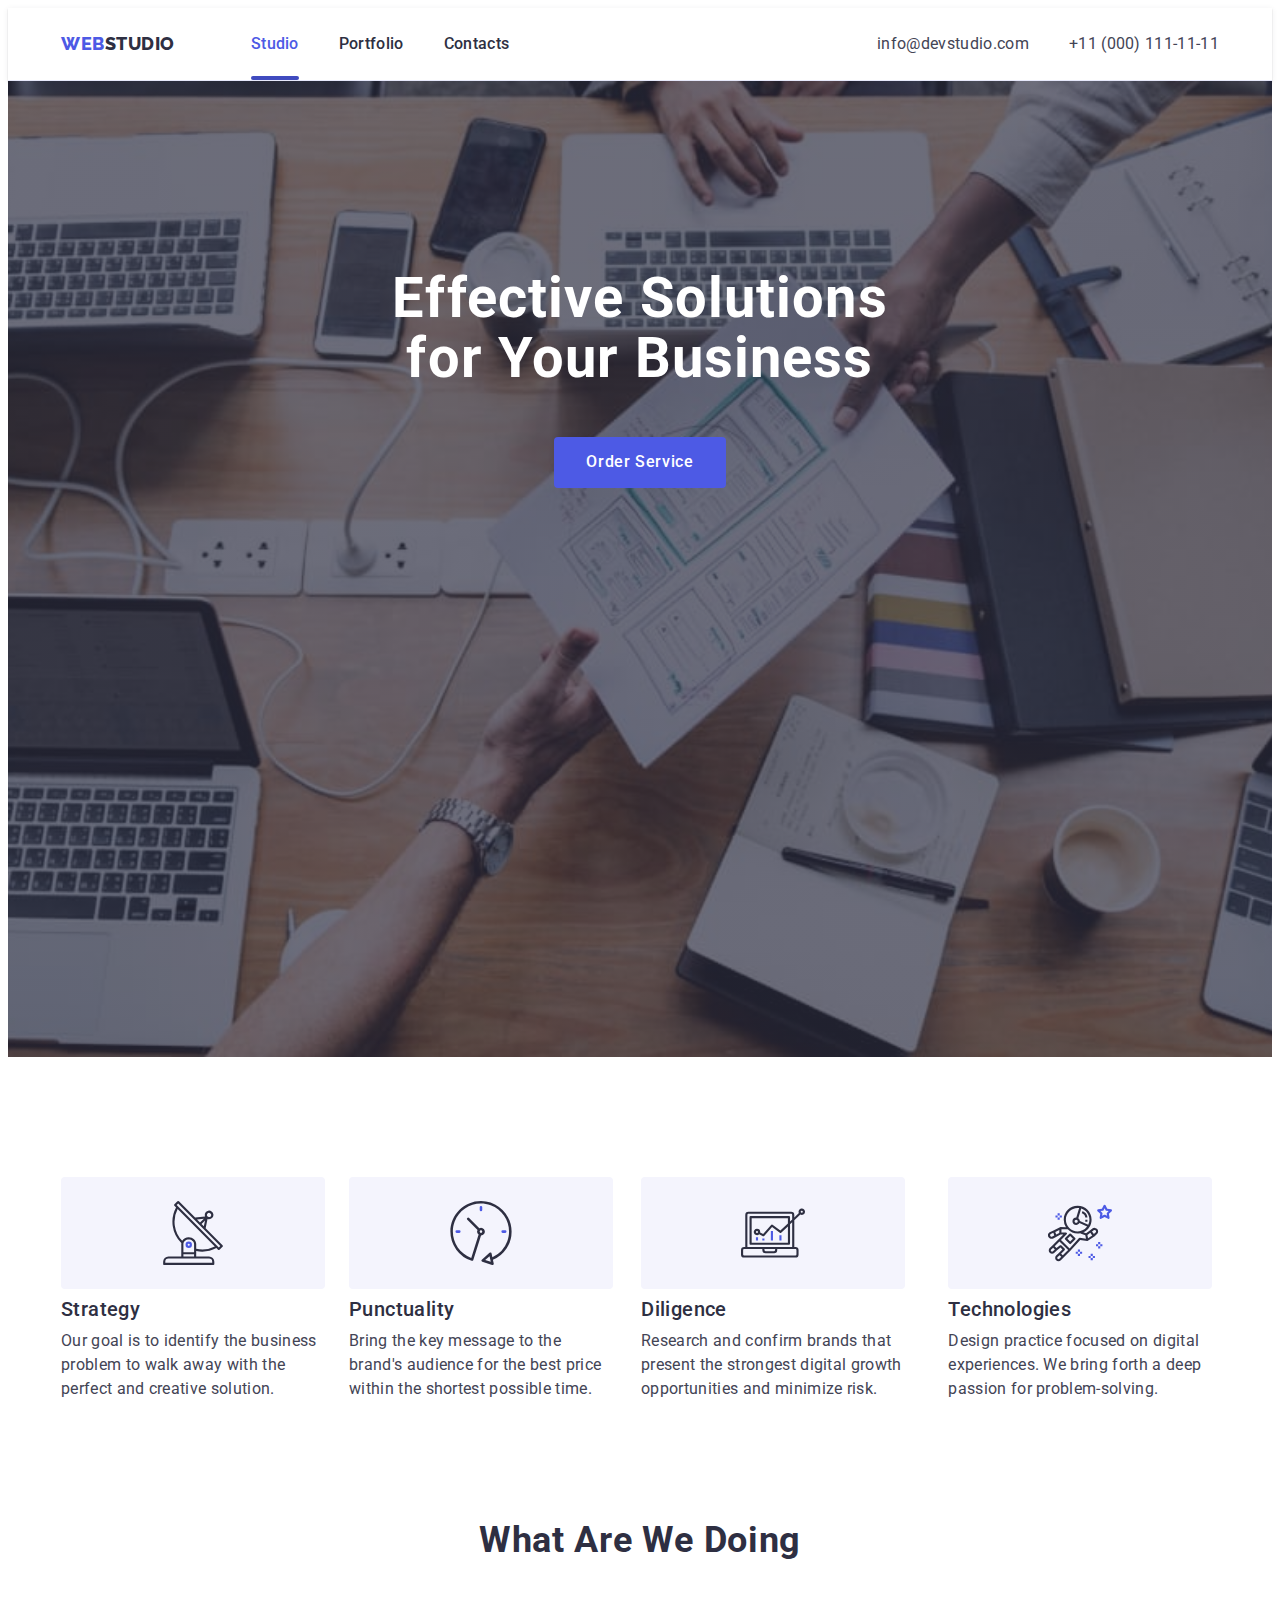
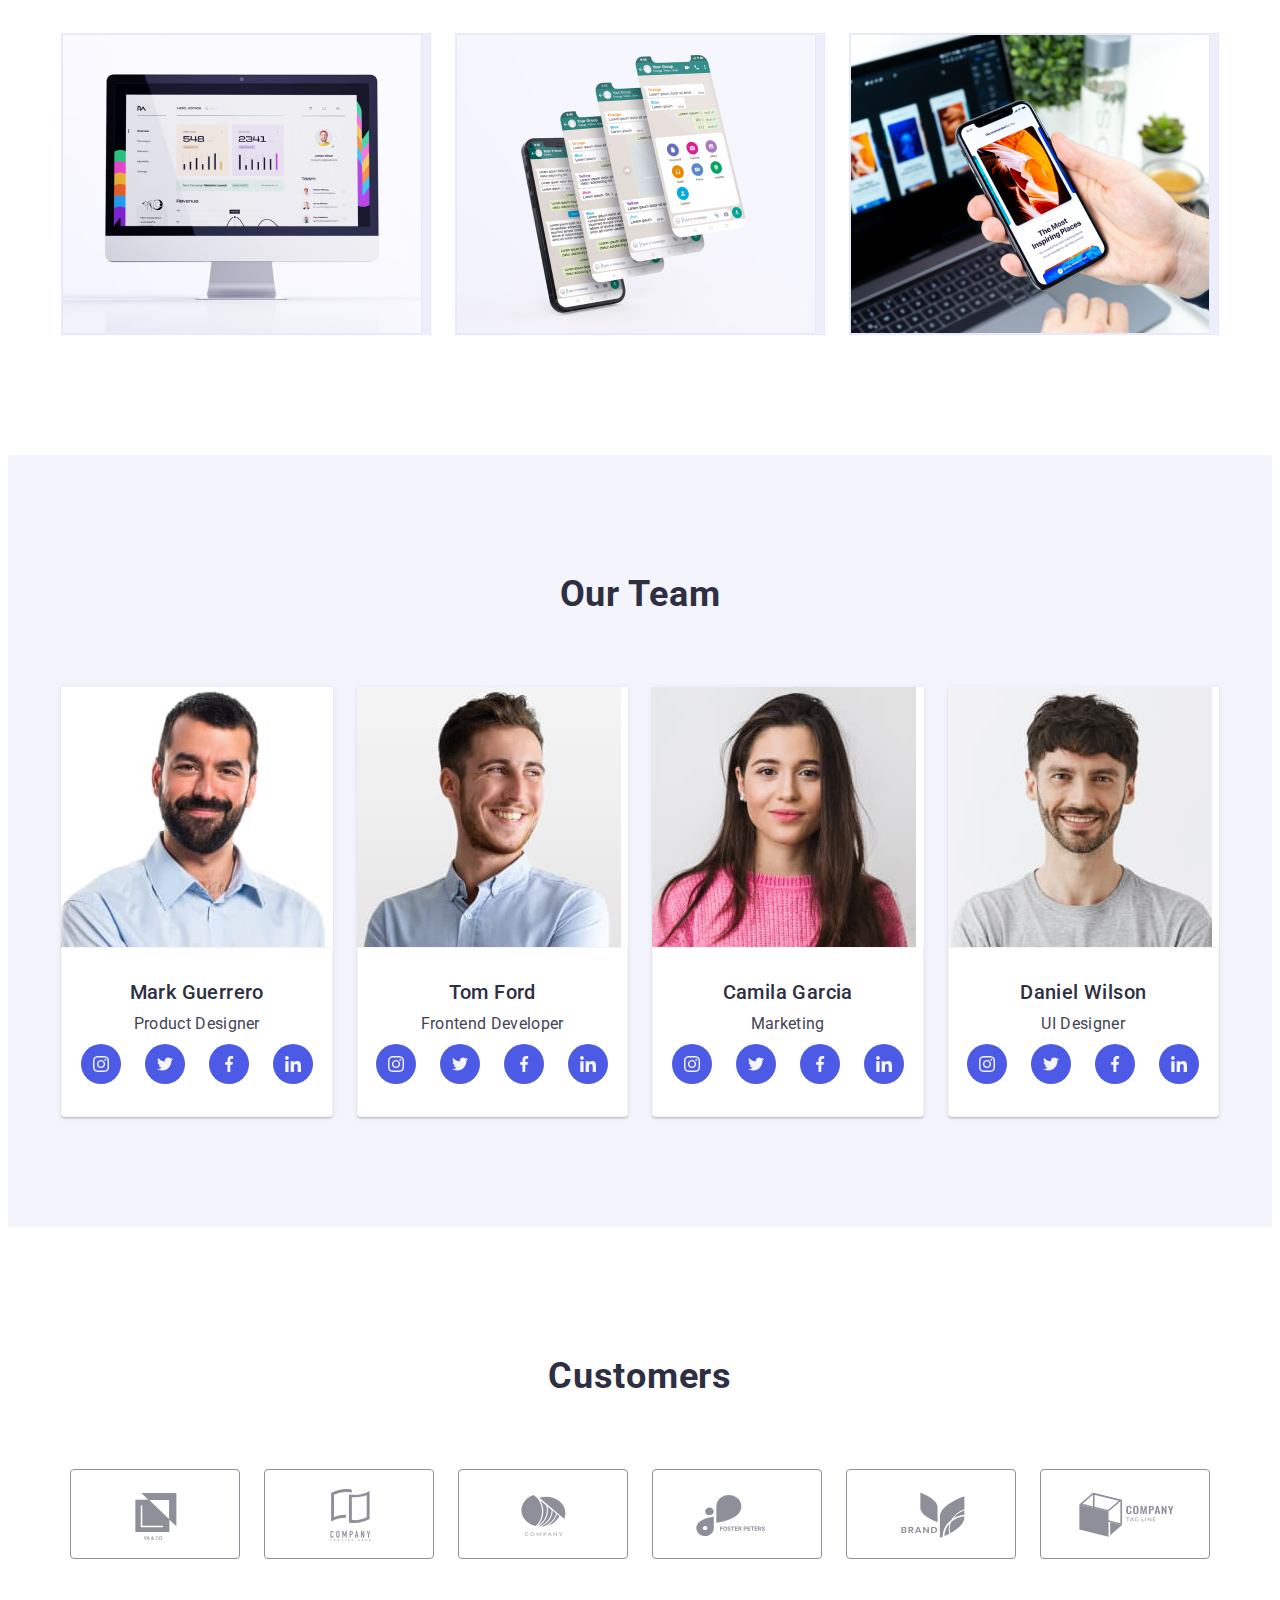
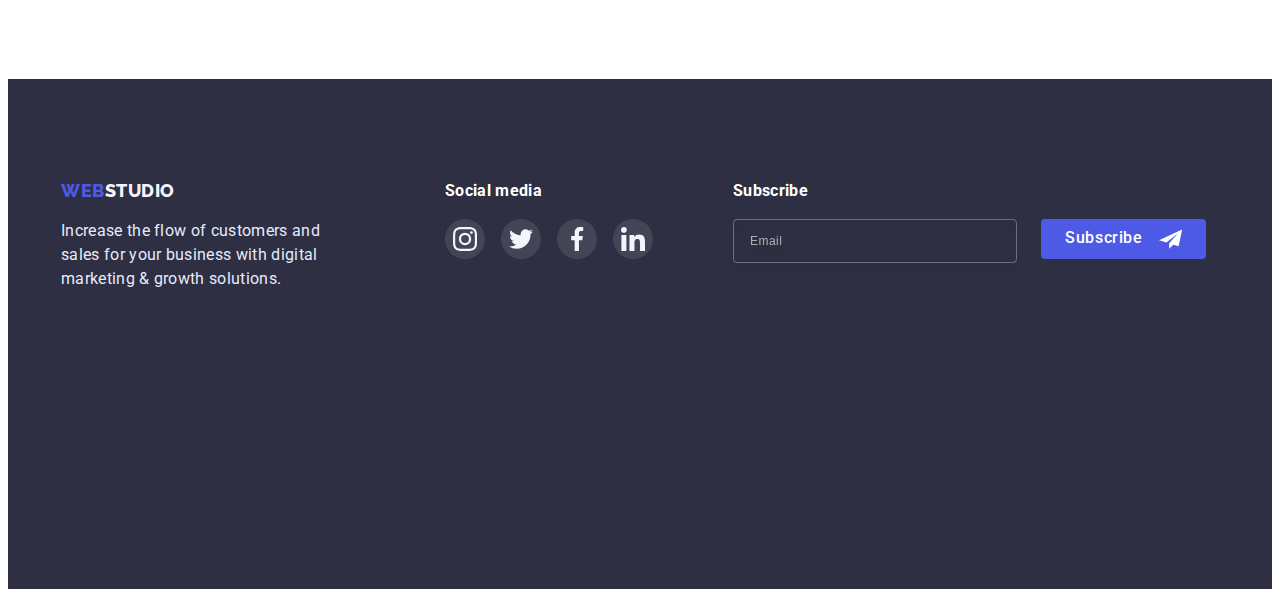
==== commit 734ccf45: "last update" ====
--- a/index.html
+++ b/index.html
@@ -454,7 +454,7 @@
         </h2>
         <form>
           <div class="modal-field">
-            <label class="input-text" for="name">Name</label>
+            <label class="input-text-name" for="name">Name</label>
             <div class="input-wrap">
               <input
                 type="text"
@@ -492,7 +492,7 @@
               </svg>
             </div>
           </div>
-          <div class="modal-field">
+          <div class="modal-field-textarea">
             <label class="input-text" for="comment">Comment</label>
             <textarea
               class="modal-textarea"
@@ -503,6 +503,27 @@
               placeholder="Text input"
             ></textarea>
           </div>
+          <div class="modal-check">
+            <input
+              type="checkbox"
+              class="input-check visually-hidden"
+              name="policy"
+              id="policy"
+              value="true"
+              required
+            />
+            <label for="policy" class="check-text">
+              <span>
+                <svg class="check-icon" width="10px" height="8px">
+                  <use href="./images/icons.svg#check"></use>
+                </svg> </span
+              >I accept the terms and conditions of the&nbsp<a
+                href=""
+                class="span-link"
+                >Privacy Policy</a
+              >
+            </label>
+          </div>
           <button class="modal-button btn" type="submit">Send</button>
         </form>
       </div>
--- a/css/styles.css
+++ b/css/styles.css
@@ -598,7 +598,7 @@
   display: flex;
 }
 .footer-input {
-  width: 100%;
+  width: 264px;
   height: 40px;
   background-color: transparent;
   border: 1px solid rgba(255, 255, 255, 0.3);
@@ -608,6 +608,10 @@
   margin-right: 24px;
   padding-left: 16px;
   color: #ffffff;
+}
+.footer-input:focus {
+  border-color: #4d5ae5;
+  transition: border-color var(--timing-function);
 }
 .footer-input::placeholder {
   font-weight: 400;
@@ -706,14 +710,26 @@
 .modal-field {
   margin-bottom: 8px;
 }
-.input-text {
-  display: inline-block;
-  margin-bottom: 4px;
+.modal-field-textarea {
+  margin-bottom: 16px;
+}
+.input-text-name {
   font-weight: 400;
   font-size: 12px;
+  display: block;
   line-height: 1.33;
   letter-spacing: 0.04em;
   color: #8e8f99;
+  margin-bottom: 4px;
+}
+.input-text {
+  font-weight: 400;
+  font-size: 12px;
+  display: block;
+  line-height: 1.1;
+  letter-spacing: 0.01em;
+  color: #8e8f99;
+  margin-bottom: 4px;
 }
 .input-wrap {
   position: relative;
@@ -729,9 +745,11 @@
 }
 .modal-input:focus {
   border-color: #4d5ae5;
+  transition: border-color var(--timing-function);
 }
 .modal-input:focus + .input-icon {
   fill: #4d5ae5;
+  transition: fill var(--timing-function);
 }
 .input-icon {
   position: absolute;
@@ -751,20 +769,61 @@
 }
 .modal-textarea:focus {
   border-color: #4d5ae5;
+  transition: border-color var(--timing-function);
 }
 .modal-textarea::placeholder {
   font-weight: 400;
   font-size: 12px;
-  line-height: 1.33;
+  line-height: 1.3;
   letter-spacing: 0.04em;
   color: rgba(117, 117, 117, 0.5);
 }
+.modal-check {
+  margin-bottom: 24px;
+}
+.input-check {
+}
+.check-text {
+  font-weight: 400;
+  font-size: 12px;
+  display: flex;
+  align-items: center;
+  line-height: 1.3;
+  letter-spacing: 0.04em;
+  color: #757575;
+}
+.check-text span {
+  width: 16px;
+  height: 16px;
+  display: flex;
+  align-items: center;
+  justify-content: center;
+  border: 1.25px solid #2e2f42;
+  border-radius: 2px;
+  fill: transparent;
+  margin-right: 8px;
+}
+.input-check:checked + .check-text span {
+  fill: #ffff;
+  background-color: #404bbf;
+  border: none;
+}
+.span-link {
+  color: #404bbf;
+}
 .modal-button {
-  padding: 16px 32px;
-  border: 0;
-  border-radius: 4px;
+  width: 169px;
+  height: 56px;
   color: #ffffff;
   background-color: #4d5ae5;
+  border: 0;
+  border-radius: 4px;
+  box-shadow: 0px 4px 4px rgba(0, 0, 0, 0.15);
   display: block;
   margin: 0 auto;
 }
+.modal-button:hover,
+.modal-button:focus {
+  background: #404bbf;
+  box-shadow: 0px 4px 4px rgba(0, 0, 0, 0.15);
+}
